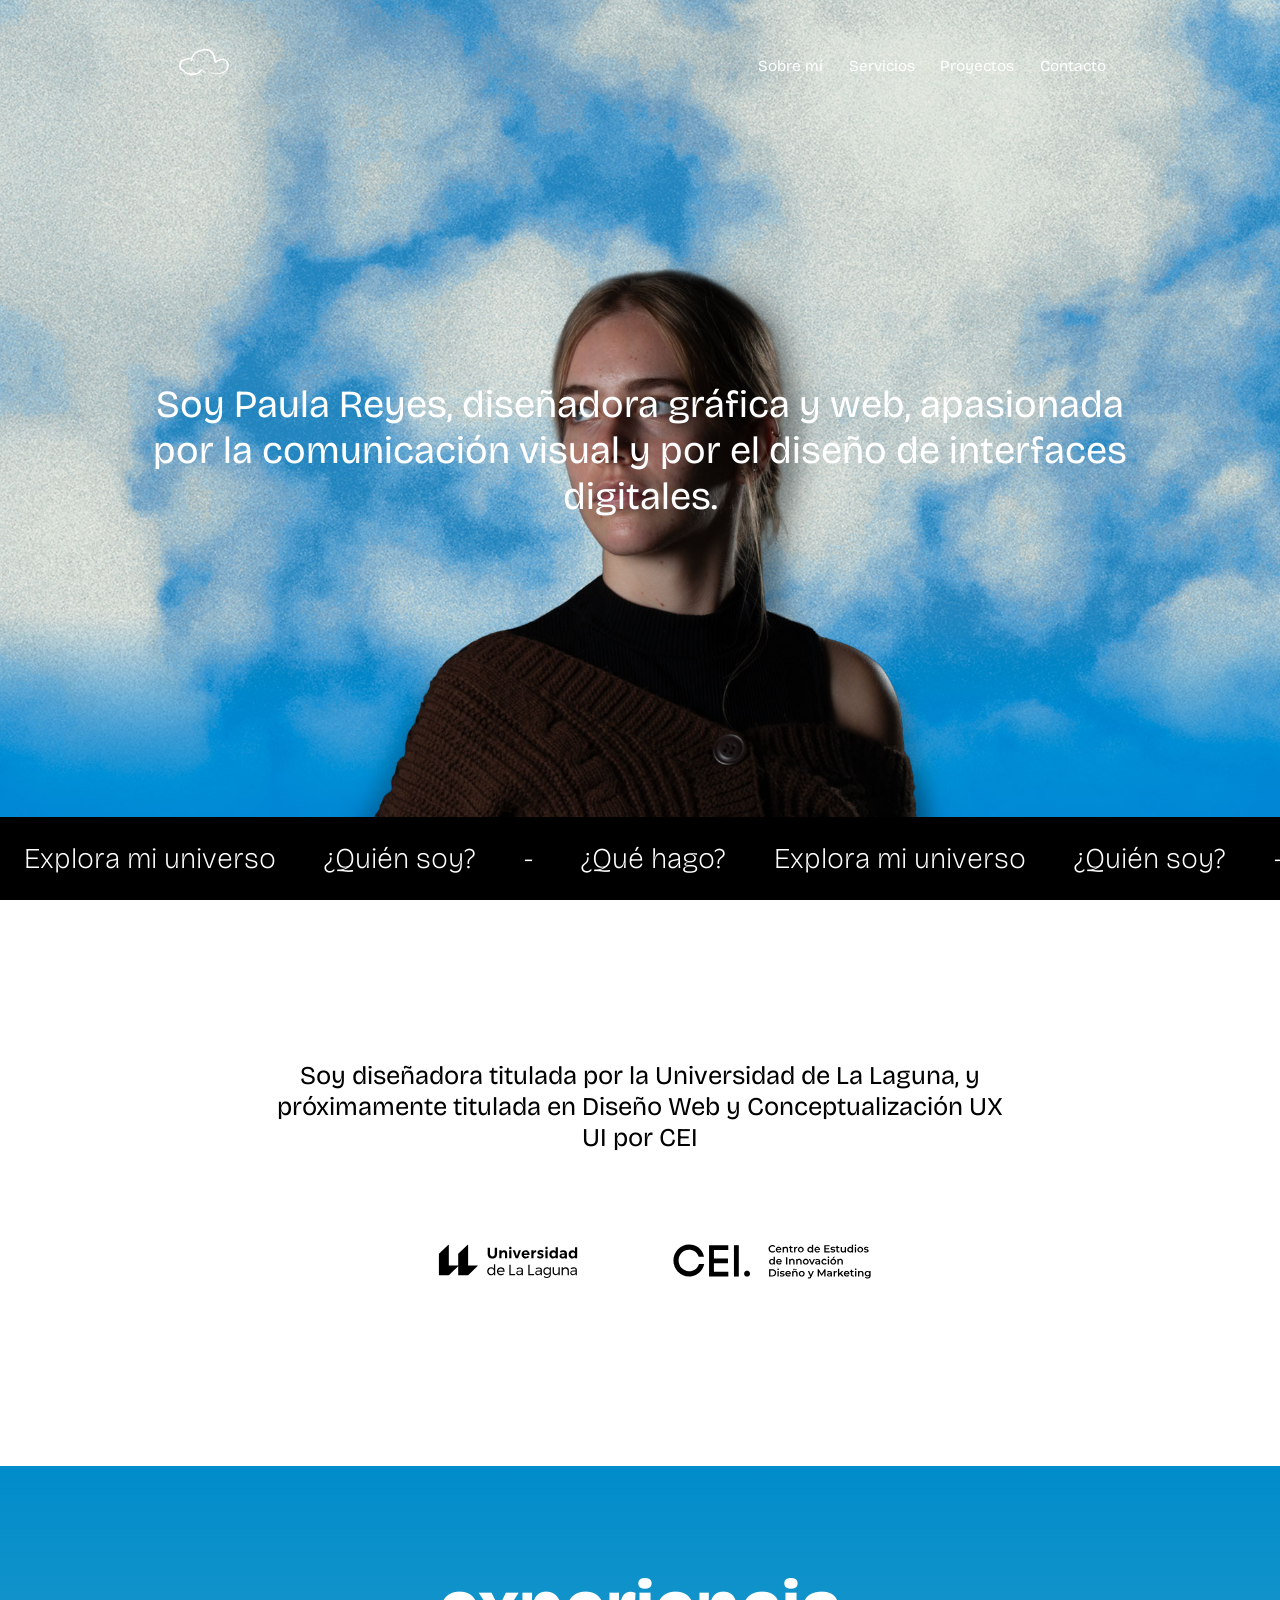
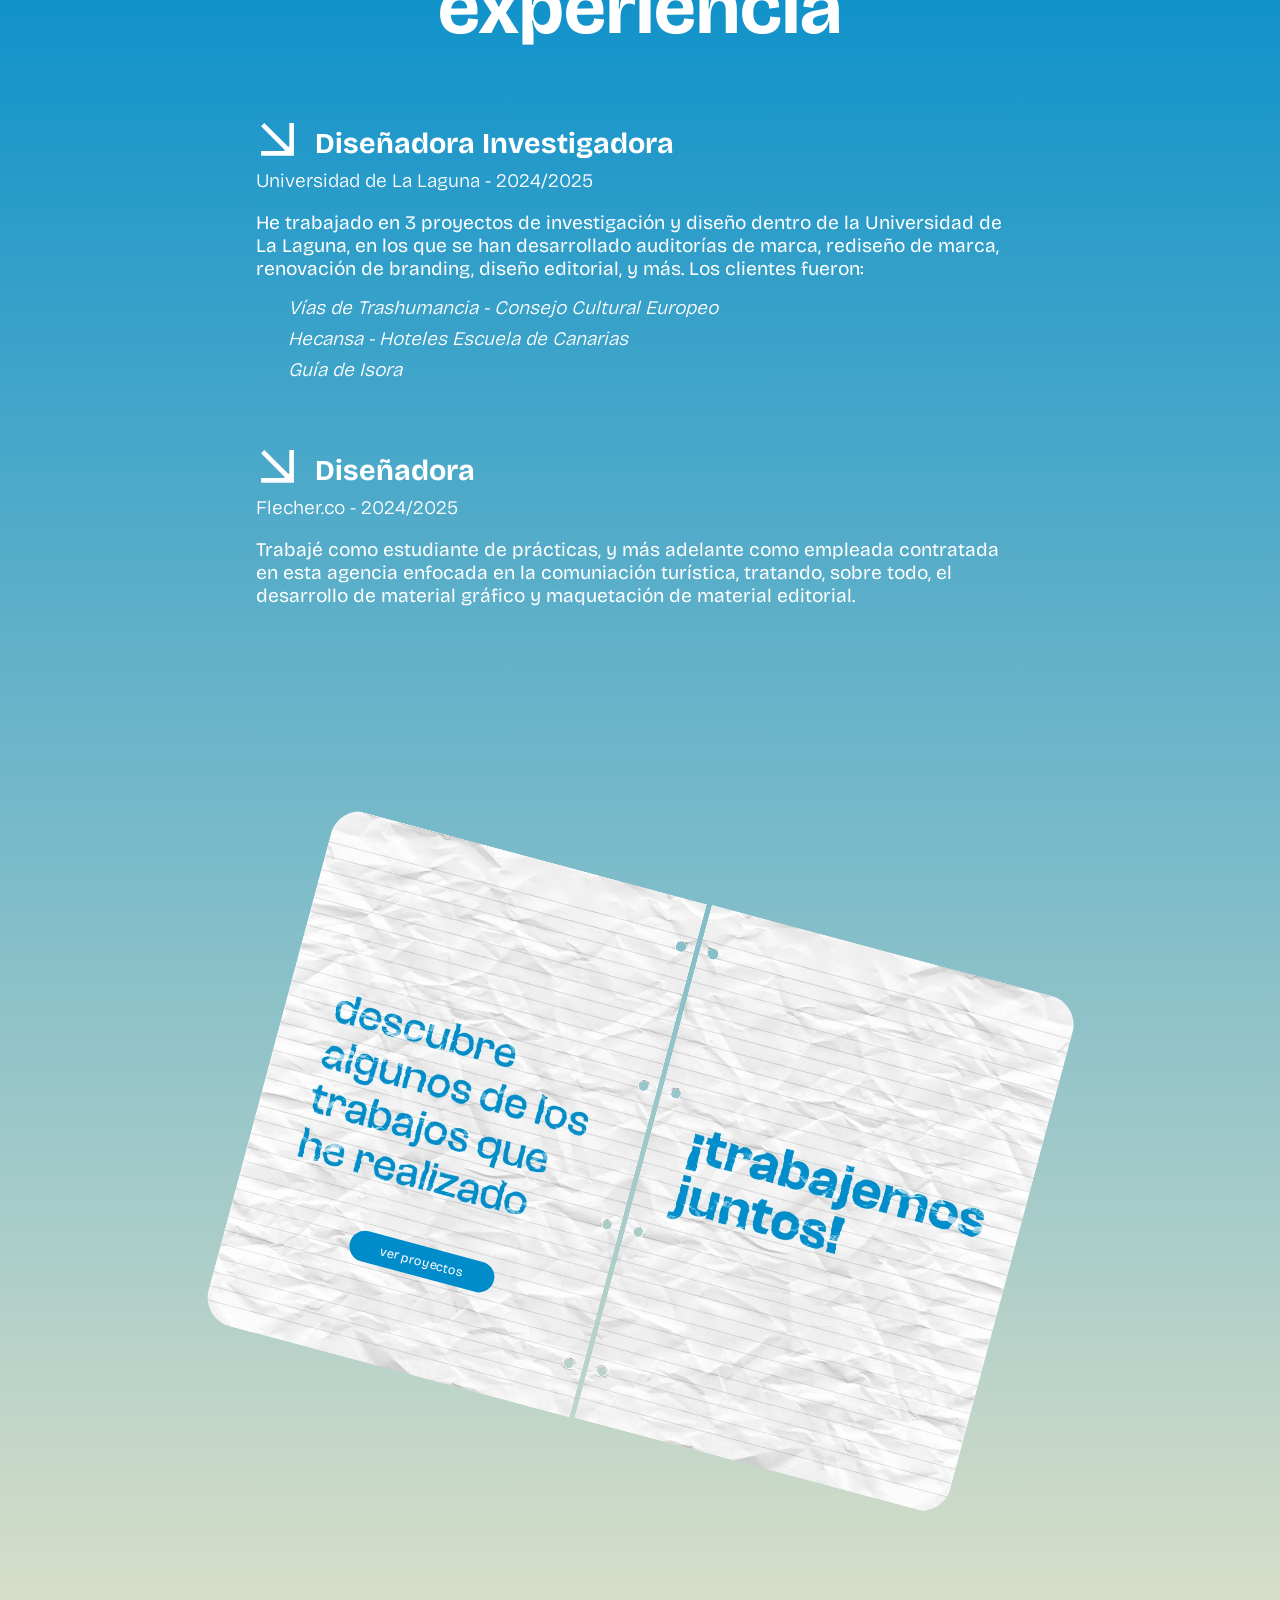
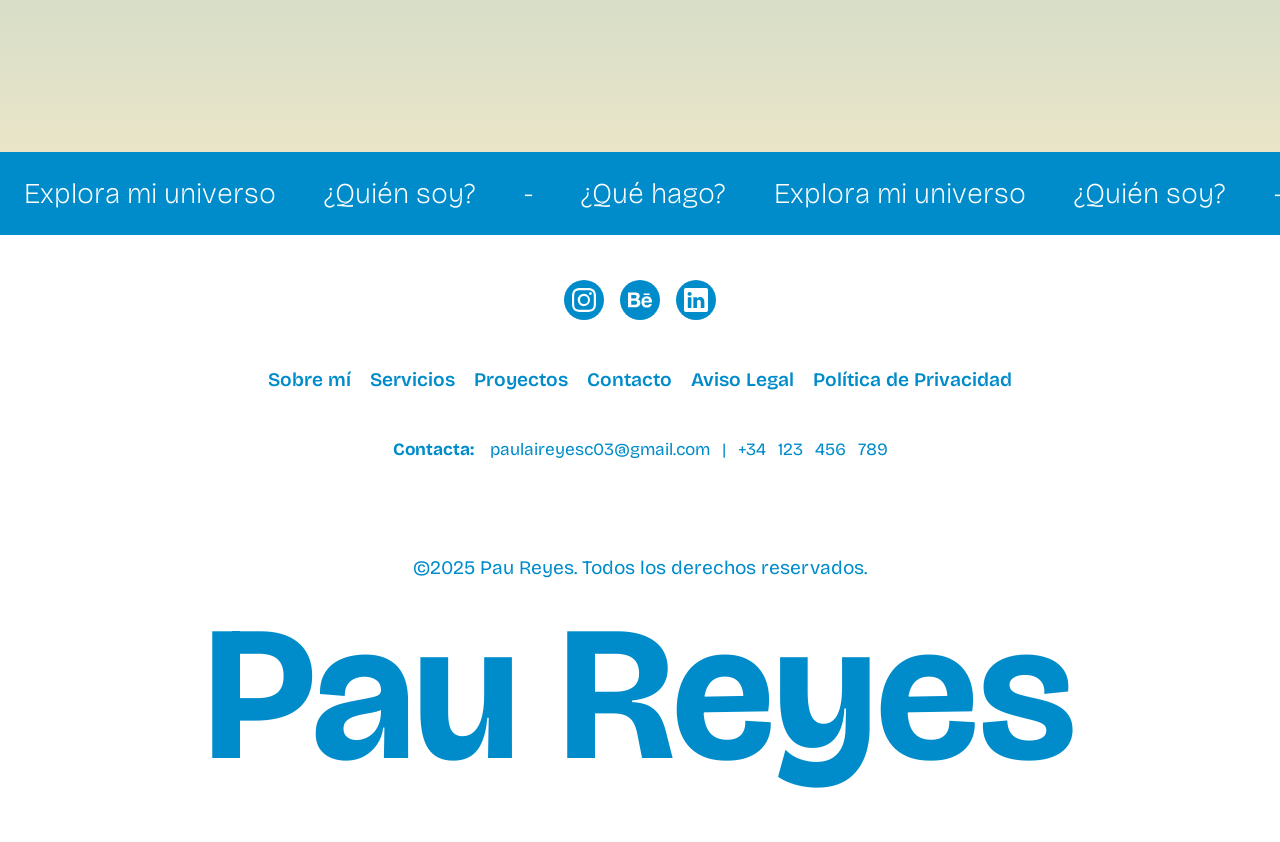
==== about.html @ dd93cc5c "revisiones" ====
<!DOCTYPE html>
<html lang="es">

<!-- 
Descripción: Este archivo HTML contiene la página de presentación de la dueña de la web ("sobre mí").

Estructura general:
- Menú para ordenador
- Menú para móvil
- Banner inicial
- Sección de estudios
- Sección de experiencia laboral
- CTA (call to action) para ver proyectos
- Footer
-->

<head>
    <meta charset='utf-8'>
    <meta http-equiv='X-UA-Compatible' content='IE=edge'>
    <title>Pau Reyes - Sobre mí</title>
    <meta name='viewport' content='width=device-width, initial-scale=1'>
    <link rel="icon" type="image/png" href="assets/favicon.svg">
    <link rel='stylesheet' type='text/css' href='css/main.css'>
    <script src='js/main.js' defer></script>

    <!-- Tipografia link -->
    <link rel="preconnect" href="https://fonts.googleapis.com">
    <link rel="preconnect" href="https://fonts.gstatic.com" crossorigin>
    <link href="https://fonts.googleapis.com/css2?family=Bricolage+Grotesque:opsz,wght@12..96,200..800&display=swap"
        rel="stylesheet">

    <!-- Primary Meta Tags -->
    <meta name="title" content="Pau Reyes - Portfolio Creativo">
    <meta name="description"
        content="Diseñadora gráfica y web, apasionada por el mundo de la comunicación y la creación visual, he creado este portfolio para mostrar mi trabajo y experiencia. ¡Explóralo y trabajmxs juntxs!">

    <!-- Open Graph / Facebook -->
    <meta property="og:type" content="website">
    <meta property="og:url" content="https://paureyes.com/">
    <meta property="og:title" content="Pau Reyes - Portfolio Creativo">
    <meta property="og:description"
        content="Diseñadora gráfica y web, apasionada por el mundo de la comunicación y la creación visual, he creado este portfolio para mostrar mi trabajo y experiencia. ¡Explóralo y trabajmxs juntxs!">
    <meta property="og:image" content="./assets/about.jpg">

    <!-- X (Twitter) -->
    <meta property="twitter:card" content="summary_large_image">
    <meta property="twitter:url" content="https://paureyes.com/">
    <meta property="twitter:title" content="Pau Reyes - Portfolio Creativo">
    <meta property="twitter:description"
        content="Diseñadora gráfica y web, apasionada por el mundo de la comunicación y la creación visual, he creado este portfolio para mostrar mi trabajo y experiencia. ¡Explóralo y trabajmxs juntxs!">
    <meta property="twitter:image" content="./assets/about.jpg">

</head>

<body>

    <!-- Header - Menú Desktop + Menú Mobile
         Descripción: 
         - Menú para mostrar en pantallas de escritorio. 
         - Menú para mostrar en pantallas móviles. 
    -->
    <header class="header">
        <!-- Menú para pantallas de escritorio -->
        <a href="index.html" title="Enlace a la página de inicio" aria-label="Enlace a la página de inicio">
            <img class="header__logo" src="./assets/favicon-blanco.svg" alt="Logo de la empresa">
        </a>

        <nav class="header__nav">
            <ul class="header__menu">
                <li><a href="about.html" title="Enlace a la página sobre mí"
                        aria-label="Enlace a la página sobre mí">Sobre mí</a></li>
                <li><a href="services.html" title="Enlace a la página de servicios"
                        aria-label="Enlace a la página de servicios">Servicios</a></li>
                <li><a href="projects.html" title="Enlace a la página de proyectos"
                        aria-label="Enlace a la página de proyectos">Proyectos</a></li>
                <li><a href="contact.html" title="Enlace a la página de contacto"
                        aria-label="Enlace a la página de contacto">Contacto</a></li>
            </ul>
        </nav>
        <!-- Menú para pantallas móviles -->
        <nav class="header__nav header__nav--mobile">
            <ul class="header__menu header__menu--mobile">
                <li class="header__menu-icon">
                    <svg xmlns="http://www.w3.org/2000/svg" viewBox="0 0 16 16">
                        <path fill-rule="evenodd"
                            d="M2.5 12a.5.5 0 0 1 .5-.5h10a.5.5 0 0 1 0 1H3a.5.5 0 0 1-.5-.5m0-4a.5.5 0 0 1 .5-.5h10a.5.5 0 0 1 0 1H3a.5.5 0 0 1-.5-.5m0-4a.5.5 0 0 1 .5-.5h10a.5.5 0 0 1 0 1H3a.5.5 0 0 1-.5-.5" />
                    </svg>
                    <ul>
                        <li class="menu-icon__item"><a href="about.html" title="Enlace a la página sobre mí"
                                aria-label="Enlace a la página sobre mí">Sobre mí</a></li>
                        <li class="menu-icon__item"><a href="services.html" title="Enlace a la página de servicios"
                                aria-label="Enlace a la página de servicios">Servicios</a></li>
                        <li class="menu-icon__item"><a href="projects.html" title="Enlace a la página de proyectos"
                                aria-label="Enlace a la página de proyectos">Proyectos</a></li>
                        <li class="menu-icon__item"><a href="contact.html" title="Enlace a la página de contacto"
                                aria-label="Enlace a la página de contacto">Contacto</a></li>
                    </ul>
                </li>
            </ul>
        </nav>
    </header>
    <!-- Fin del header -->

    <main>

        <!-- Banner inicial
         Descripción: Presentación de la dueña de la web con una imagen y un texto de bienvenida. 
         Estructura:
            - Texto de bienvenida
            - Animación de texto 
        -->
        <div class="banner banner--about">
            <!-- Texto "sobre mí" -->
            <p class="banner__p">
                Soy Paula Reyes, diseñadora gráfica y web, apasionada por la comunicación visual y por el diseño de
                interfaces digitales.
            </p>

            <div class="movement">
                <!-- Animación de texto -->
                <div class="movement__container">
                    <span class="movement__span">Explora mi universo</span>
                    <span class="movement__span">¿Quién soy?</span>
                    <span class="movement__span">-</span>
                    <span class="movement__span">¿Qué hago?</span>
                    <span class="movement__span">Explora mi universo</span>
                    <span class="movement__span">¿Quién soy?</span>
                    <span class="movement__span">-</span>
                    <span class="movement__span">¿Qué hago?</span>
                    <span class="movement__span">Explora mi universo</span>
                    <span class="movement__span">¿Quién soy?</span>
                    <span class="movement__span">-</span>
                    <span class="movement__span">¿Qué hago?</span>
                    <span class="movement__span">Explora mi universo</span>
                    <span class="movement__span">¿Quién soy?</span>
                    <span class="movement__span">-</span>
                    <span class="movement__span">¿Qué hago?</span>
                    <span class="movement__span">Explora mi universo</span>
                    <span class="movement__span">¿Quién soy?</span>
                    <span class="movement__span">-</span>
                    <span class="movement__span">¿Qué hago?</span>
                    <span class="movement__span">Explora mi universo</span>
                    <span class="movement__span">¿Quién soy?</span>
                    <span class="movement__span">-</span>
                    <span class="movement__span">¿Qué hago?</span>
                    <span class="movement__span">Explora mi universo</span>
                    <span class="movement__span">¿Quién soy?</span>
                    <span class="movement__span">-</span>
                    <span class="movement__span">¿Qué hago?</span>
                    <span class="movement__span">Explora mi universo</span>
                    <span class="movement__span">¿Quién soy?</span>
                    <span class="movement__span">-</span>
                    <span class="movement__span">¿Qué hago?</span>
                    <span class="movement__span">Explora mi universo</span>
                    <span class="movement__span">¿Quién soy?</span>
                    <span class="movement__span">-</span>
                    <span class="movement__span">¿Qué hago?</span>
                    <span class="movement__span">Explora mi universo</span>
                </div>
                <!-- Fin de la animación -->
            </div>
        </div>
        <!-- Fin de la sección -->

        <!-- Sección de estudios
         Descripción: Texto sobre la formación académica de la dueña de la web.
         Estructura:
            - Texto
            - Logos de las instituciones educativas
        -->
        <div class="info">
            <p class="info__p">Soy diseñadora titulada por la Universidad de La Laguna, y próximamente titulada en
                Diseño Web y Conceptualización UX UI por CEI</p>
            <div class="info__logos">
                <img class="info__logo" src="./assets/logo-ull.svg" alt="Logo de la Universidad de La Laguna" loading="lazy">
                <img class="info__logo" src="./assets/logo-cei.svg" alt="Logo de CEI" loading="lazy">
            </div>
        </div>
        <!-- Fin de la sección -->

        <!-- Sección de experiencia + CTA (call to action) de ver proyectos
         Descripción: Breve texto que muestra la experiencia laboral de la dueña de la web.
         Estructura:
            - Sección de experiencia laboral:
                - Título de la sección
                - Bloques de experiencia laboral:
                    - Título del puesto
                    - Empresa y fechas
                    - Descripción de las tareas realizadas
                    - Clientes (si es relevante)
            - CTA para ver proyectos:
                - Imagen de fondo
                - Botón para ver proyectos
        -->
        <section class="experience">
            <h2 class="experience__h2">experiencia</h2>

            <div class="experience__container">
                <!-- Bloque de experiencia -->
                <div class="experience__info">
                    <h3 class="experience__h3">Diseñadora Investigadora</h3>
                    <span class="experience__span">Universidad de La Laguna - 2024/2025</span>
                    <p class="experience__p">He trabajado en 3 proyectos de investigación y diseño dentro de la
                        Universidad de La Laguna, en los que se han desarrollado auditorías de marca, rediseño de marca,
                        renovación de branding, diseño editorial, y más.

                        Los clientes fueron:</p>
                    <ul class="experience__clients">
                        <li>Vías de Trashumancia - Consejo Cultural Europeo</li>
                        <li>Hecansa - Hoteles Escuela de Canarias</li>
                        <li>Guía de Isora</li>
                    </ul>
                </div>

                <!-- Bloque de experiencia -->
                <div class="experience__info">
                    <h3 class="experience__h3">Diseñadora</h3>
                    <span class="experience__span">Flecher.co - 2024/2025</span>
                    <p class="experience__p">Trabajé como estudiante de prácticas, y más adelante como empleada
                        contratada en esta agencia enfocada en la comuniación turística, tratando, sobre todo, el
                        desarrollo de material gráfico y maquetación de material editorial.
                    </p>
                </div>
            </div>
            <!-- Fin de los bloques de experiencia -->

            <!-- CTA para ver proyectos -->
            <div class="paper__wrapper">
                <div class="paper">
                    <picture class="paper__picture">
                        <source srcset="./assets/papel-about.webp" type="image/webp">
                        <img src="./assets/papel-about.png" alt="Imagen de hoja de papel de libreta de rayas" loading="lazy">
                    </picture>
                    <a class="paper__btn paper__btn--izq btn" href="projects.html"
                        aria-label="Enlace a la página de proyectos" title="Enlace a la página de proyectos">ver
                        proyectos</a>
                </div>
            </div>
            <!-- Fin del CTA -->

        </section>
        <!-- Fin de la sección -->

    </main>

    <!-- Footer
         Descripción: Información de contacto y derechos de autor.
         Estructura:
            - Animación de texto: traslación horizontal hacia la izquierda (inversa a la utilizada en los banner)
            - Información de contacto
                - Redes sociales
                - Menú
                - Email y teléfono
            - Título del footer
                - Copyright y año
                - Nombre de la dueña de la web
    -->
    <footer class="footer">
        <div class="movement--blue">
            <!-- Animación de texto -->
            <div class="movement__container">
                <span class="movement__span">Explora mi universo</span>
                <span class="movement__span">¿Quién soy?</span>
                <span class="movement__span">-</span>
                <span class="movement__span">¿Qué hago?</span>
                <span class="movement__span">Explora mi universo</span>
                <span class="movement__span">¿Quién soy?</span>
                <span class="movement__span">-</span>
                <span class="movement__span">¿Qué hago?</span>
                <span class="movement__span">Explora mi universo</span>
                <span class="movement__span">¿Quién soy?</span>
                <span class="movement__span">-</span>
                <span class="movement__span">¿Qué hago?</span>
                <span class="movement__span">Explora mi universo</span>
                <span class="movement__span">¿Quién soy?</span>
                <span class="movement__span">-</span>
                <span class="movement__span">¿Qué hago?</span>
                <span class="movement__span">Explora mi universo</span>
                <span class="movement__span">¿Quién soy?</span>
                <span class="movement__span">-</span>
                <span class="movement__span">¿Qué hago?</span>
                <span class="movement__span">Explora mi universo</span>
                <span class="movement__span">¿Quién soy?</span>
                <span class="movement__span">-</span>
                <span class="movement__span">¿Qué hago?</span>
                <span class="movement__span">Explora mi universo</span>
                <span class="movement__span">¿Quién soy?</span>
                <span class="movement__span">-</span>
                <span class="movement__span">¿Qué hago?</span>
                <span class="movement__span">Explora mi universo</span>
                <span class="movement__span">¿Quién soy?</span>
                <span class="movement__span">-</span>
                <span class="movement__span">¿Qué hago?</span>
                <span class="movement__span">Explora mi universo</span>
                <span class="movement__span">¿Quién soy?</span>
                <span class="movement__span">-</span>
                <span class="movement__span">¿Qué hago?</span>
                <span class="movement__span">Explora mi universo</span>
            </div>
            <!-- Fin de la animación -->
        </div>

        <div class="footer__info">
            <!-- Redes sociales -->
            <div class="footer__socials">
                <div class="social">
                    <a href="https://www.instagram.com/reyestypo/?hl=en" target="_blank" rel="noopener noreferrer"
                        aria-label="Enlace al perfil de Instagram de la dueña de la web"
                        title="Enlace al perfil de Instagram de la dueña de la web">
                        <svg xmlns="http://www.w3.org/2000/svg" viewBox="0 0 16 16">
                            <path
                                d="M8 0C5.829 0 5.556.01 4.703.048 3.85.088 3.269.222 2.76.42a3.9 3.9 0 0 0-1.417.923A3.9 3.9 0 0 0 .42 2.76C.222 3.268.087 3.85.048 4.7.01 5.555 0 5.827 0 8.001c0 2.172.01 2.444.048 3.297.04.852.174 1.433.372 1.942.205.526.478.972.923 1.417.444.445.89.719 1.416.923.51.198 1.09.333 1.942.372C5.555 15.99 5.827 16 8 16s2.444-.01 3.298-.048c.851-.04 1.434-.174 1.943-.372a3.9 3.9 0 0 0 1.416-.923c.445-.445.718-.891.923-1.417.197-.509.332-1.09.372-1.942C15.99 10.445 16 10.173 16 8s-.01-2.445-.048-3.299c-.04-.851-.175-1.433-.372-1.941a3.9 3.9 0 0 0-.923-1.417A3.9 3.9 0 0 0 13.24.42c-.51-.198-1.092-.333-1.943-.372C10.443.01 10.172 0 7.998 0zm-.717 1.442h.718c2.136 0 2.389.007 3.232.046.78.035 1.204.166 1.486.275.373.145.64.319.92.599s.453.546.598.92c.11.281.24.705.275 1.485.039.843.047 1.096.047 3.231s-.008 2.389-.047 3.232c-.035.78-.166 1.203-.275 1.485a2.5 2.5 0 0 1-.599.919c-.28.28-.546.453-.92.598-.28.11-.704.24-1.485.276-.843.038-1.096.047-3.232.047s-2.39-.009-3.233-.047c-.78-.036-1.203-.166-1.485-.276a2.5 2.5 0 0 1-.92-.598 2.5 2.5 0 0 1-.6-.92c-.109-.281-.24-.705-.275-1.485-.038-.843-.046-1.096-.046-3.233s.008-2.388.046-3.231c.036-.78.166-1.204.276-1.486.145-.373.319-.64.599-.92s.546-.453.92-.598c.282-.11.705-.24 1.485-.276.738-.034 1.024-.044 2.515-.045zm4.988 1.328a.96.96 0 1 0 0 1.92.96.96 0 0 0 0-1.92m-4.27 1.122a4.109 4.109 0 1 0 0 8.217 4.109 4.109 0 0 0 0-8.217m0 1.441a2.667 2.667 0 1 1 0 5.334 2.667 2.667 0 0 1 0-5.334" />
                        </svg>
                    </a>
                </div>
                <div class="social">
                    <a href="https://www.behance.net/paulareyes40" target="_blank" rel="noopener noreferrer"
                        aria-label="Enlace al perfil de Behance de la dueña de la web"
                        title="Enlace al perfil de Behance de la dueña de la web">
                        <svg xmlns="http://www.w3.org/2000/svg" viewBox="0 0 16 16">
                            <path
                                d="M4.654 3c.461 0 .887.035 1.278.14.39.07.711.216.996.391s.497.426.641.747c.14.32.216.711.216 1.137 0 .496-.106.922-.356 1.242-.215.32-.566.606-.997.817.606.176 1.067.496 1.348.922s.461.957.461 1.563c0 .496-.105.922-.285 1.278a2.3 2.3 0 0 1-.782.887c-.32.215-.711.39-1.137.496a5.3 5.3 0 0 1-1.278.176L0 12.803V3zm-.285 3.978c.39 0 .71-.105.957-.285.246-.18.355-.497.355-.887 0-.216-.035-.426-.105-.567a1 1 0 0 0-.32-.355 1.8 1.8 0 0 0-.461-.176c-.176-.035-.356-.035-.567-.035H2.17v2.31c0-.005 2.2-.005 2.2-.005zm.105 4.193c.215 0 .426-.035.606-.07.176-.035.356-.106.496-.216s.25-.215.356-.39c.07-.176.14-.391.14-.641 0-.496-.14-.852-.426-1.102-.285-.215-.676-.32-1.137-.32H2.17v2.734h2.305zm6.858-.035q.428.427 1.278.426c.39 0 .746-.106 1.032-.286q.426-.32.53-.64h1.74c-.286.851-.712 1.457-1.278 1.848-.566.355-1.243.566-2.06.566a4.1 4.1 0 0 1-1.527-.285 2.8 2.8 0 0 1-1.137-.782 2.85 2.85 0 0 1-.712-1.172c-.175-.461-.25-.957-.25-1.528 0-.531.07-1.032.25-1.493.18-.46.426-.852.747-1.207.32-.32.711-.606 1.137-.782a4 4 0 0 1 1.493-.285c.606 0 1.137.105 1.598.355.46.25.817.532 1.102.958.285.39.496.851.641 1.348.07.496.105.996.07 1.563h-5.15c0 .58.21 1.11.496 1.396m2.24-3.732c-.25-.25-.642-.391-1.103-.391-.32 0-.566.07-.781.176s-.356.25-.496.39a.96.96 0 0 0-.25.497c-.036.175-.07.32-.07.46h3.196c-.07-.526-.25-.882-.497-1.132zm-3.127-3.728h3.978v.957h-3.978z" />
                        </svg>
                    </a>
                </div>
                <div class="social">
                    <a href="https://www.linkedin.com/in/paula-reyes-064199341/" target="_blank"
                        rel="noopener noreferrer" aria-label="Enlace al perfil de Linkedin de la dueña de la web"
                        title="Enlace al perfil de Linkedin de la dueña de la web">
                        <svg xmlns="http://www.w3.org/2000/svg" viewBox="0 0 16 16">
                            <path
                                d="M0 1.146C0 .513.526 0 1.175 0h13.65C15.474 0 16 .513 16 1.146v13.708c0 .633-.526 1.146-1.175 1.146H1.175C.526 16 0 15.487 0 14.854zm4.943 12.248V6.169H2.542v7.225zm-1.2-8.212c.837 0 1.358-.554 1.358-1.248-.015-.709-.52-1.248-1.342-1.248S2.4 3.226 2.4 3.934c0 .694.521 1.248 1.327 1.248zm4.908 8.212V9.359c0-.216.016-.432.08-.586.173-.431.568-.878 1.232-.878.869 0 1.216.662 1.216 1.634v3.865h2.401V9.25c0-2.22-1.184-3.252-2.764-3.252-1.274 0-1.845.7-2.165 1.193v.025h-.016l.016-.025V6.169h-2.4c.03.678 0 7.225 0 7.225z" />
                        </svg>
                    </a>
                </div>
            </div>
            <!-- Fin de la redes sociales -->

            <!-- Menú del footer -->
            <div class="footer__nav">
                <ul class="footer__menu">
                    <li><a href="about.html" title="Enlace a la página sobre mí"
                            aria-label="Enlace a la página sobre mí">Sobre mí</a></li>
                    <li><a href="services.html" title="Enlace a la página de servicios"
                            aria-label="Enlace a la página de servicios">Servicios</a></li>
                    <li><a href="projects.html" title="Enlace a la página de proyectos"
                            aria-label="Enlace a la página de proyectos">Proyectos</a></li>
                    <li><a href="contact.html" title="Enlace a la página de contacto"
                            aria-label="Enlace a la página de contacto">Contacto</a></li>
                    <li><a href="about.html" title="Enlace a la página de aviso Legal"
                            aria-label="Enlace a la página de aviso legal">Aviso Legal</a></li>
                    <li><a href="about.html" title="Enlace a la página de política de privacidad"
                            aria-label="Enlace a la página de política de privacidad">Política de Privacidad</a></li>
                </ul>
            </div>
            <!-- Fin del menú del footer -->

            <!-- Contacto -->
            <span class="footer__contact"><strong>Contacta:</strong> paulaireyesc03@gmail.com | +34 123 456 789</span>
            <!-- Fin del contacto -->
        </div>

        <div class="footer__title">
            <!-- Copyright y título -->
            <span class="footer__span">©2025 Pau Reyes. Todos los derechos reservados.</span>
            <h2 class="footer__h2">Pau Reyes</h2>
        </div>
        <!-- Fin del copyright y título -->

    </footer>

</body>

</html>
---- css/main.css ----
* {
    margin: 0;
    padding: 0;
    border: 0;
    box-sizing: border-box;
}

/* Variables - Custom Properties */
:root {
    /* Fuente principal */
    --main-font-family: 'Bricolage Grotesque', sans-serif;
    /* Branding - Colores */
    --primary-color: #008CCA;
    --secondary-color: #000000;
    --complementary-color: #EAE5C8;
    --white-color: #FFFFFF;
    --grey-color: #F5F5F5;
    --dark-blue: #016995;
    /* Bordes */
    --border-radius-btn: 100px;
    --border-radius-elementos: 30px;
    /* Textos */
    --text-heading-size: clamp(3em, 6vw, 8em);
    --text-subtitle-size: clamp(1.5em, 3vw, 4em);
    --text-main-size: clamp(1em, 1.5vw, 2.5em);
    --btn-main-size: clamp(0.6em, 1vw, 2em);
}

/* Estilos GENERALES para botones */
.btn {
    background-color: var(--primary-color);
    color: var(--white-color);
    font-size: var(--btn-main-size);
    padding: 0.5rem 2rem;
    border-radius: var(--border-radius-btn);
    text-decoration: none;
    transition: background-color 0.3s ease;
}

.btn:hover,
.btn:active {
    /* Estilos para cuando se pasa el ratón por encima o se hace clic en un botón */
    background-color: var(--dark-blue);
}

@media (max-width: 760px) {
    .btn {
        /* Reducción de padding y aumento de tamaño en pantallas pequeñas */
        /* padding: 0.5rem 1.5rem; */
        font-size: 0.8em;
    }
}

@media (min-width: 2400px) {
    .btn {
        /* Aumento de padding en pantallas grandes */
        padding: 1.3rem 3.5rem;
    }
}

body {
    font-family: var(--main-font-family);
    font-size: var(--text-main-size);
}

/* --------------------------------------------------------------------------------- */
/*  main.css
    Estructura:
        - index.html
            - Header
            - Banner inicial
            - Sección sobre mí
                - Animación de texto
            - Sección de servicios (comparte estilos con la sección de proyectos)
            - Sección de proyectos
            - Sección de contacto
            - Footer

        - about.html
            - Banner inicial
            - Sección de estudios
            - Sección de experiencia laboral
            - CTA para contactar y/o ver proyectos
*/
/* --------------------------------------------------------------------------------- */

/* INICIO DE ESTILOS PARA INDEX.HTML */
/* ---- Header - Menú desktop ----
        Descripción: Estilos para el header de escritorio
*/
.header {
    width: 100%;
    /* background-color: #008dca16; */
    /* backdrop-filter: blur(2px); */
    display: flex;
    justify-content: space-around;
    align-items: center;
    padding: 2rem;

    position: absolute;
    top: 0;
    left: 0;

    z-index: 3;

    transition: background-color 0.3s ease, backdrop-filter 0.3s ease;
}

.header__logo {
    width: 20%;
}

.header__menu {
    display: flex;
    gap: clamp(1.5rem, 2vw, 3rem);
    list-style-type: none;
}

.header__menu li {
    transition: transform 0.3s ease;
}

.header__menu li a {
    text-decoration: none;
    color: var(--white-color);
    font-size: 0.8em;
}

.header__menu li:hover {
    transform: scale(0.95);
}

/* ---- Header - Menú mobile ----
        Descripción: Estilos para el header de pantallas pequeñas
*/
.header__nav--mobile {
    display: none;
    list-style: none;
}

@media (max-width: 768px) {

    /* Activación del menú mobile */
    .header__nav {
        display: none;
    }

    .header--mobile {
        background-color: var(--primary-color);
    }

    .header__nav--mobile {
        display: flex;
    }

    .header__menu--mobile {
        list-style: none;
    }

    .header__menu-icon svg {
        width: 40px;
        fill: var(--white-color);
        cursor: pointer;
        transition: scale 0.3s ease;
    }

    .header__menu-icon svg:hover {
        transform: scale(0.95);
    }

    .header__menu--mobile ul {
        position: absolute;
        top: 100%;
        left: 0;
        width: 100%;

        background-color: #ffffff35;
        backdrop-filter: blur(10px);
        list-style: none;
        padding: 1rem 2rem;

        opacity: 0;
        visibility: hidden;
        pointer-events: none;

        transition: opacity 0.3s ease, visibility 0.3s ease;
    }


    .menu-icon__item {
        padding: 1rem;
        transition: transform 0.3s ease;
    }

    .menu-icon__item a {
        color: var(--secondary-color);
        text-decoration: none;
    }

    .header__menu--mobile li:hover {
        /* Anula el escalado del los items del menú de escritorio */
        transform: none;
    }

    .menu-icon__item a:hover {
        transform: translateX(2%);
        color: var(--white-color);
    }

    .header__menu--active ul {
        opacity: 1;
        visibility: visible;
        pointer-events: auto;
    }
}

@media (min-width: 1500px) {
    .header {
        /* Aumento de padding superior e inferior en pantallas grandes */
        padding: 4rem 2rem;
    }

    .header__logo {
        /* Aumento del tamaño del logo en pantallas grandes */
        width: 25%;
    }
}

/* ---- Banner inicial ----
        Descripción: Estilos para el banner de bienvenida
        Estructura:
            - banner
            - banner__h1
*/
.banner {
    width: 100%;
    min-height: 100vh;
    /* Revisar peso de la imagen */
    background-image: url('../assets/portada.png');
    background-size: cover;
    background-position: center;
    display: flex;
    justify-content: start;
    align-items: center;

    overflow: hidden;
}

.banner__h1 {
    padding: 0 0 0 5%;
    color: var(--white-color);
    font-size: clamp(10em, 25vw, 25em);
    text-align: center;
}

@media (min-width: 1720px) {
    .banner__h1 {
        font-size: clamp(15em, 35vw, 50em);
    }
}

/* ---- Sección sobre mí ----
        Descripción: Estilos para el texto de presentación y para el texto animado
        Estructura:
            - about
            - about__p (comparte estilos con el texto del banner inicial de about.html)
            - movement (animación de texto)
                - movement--blue (animación de texto - fondo azul)
                - movement--up (animación de texto - mueve la animación a la parte superior del contenedor)
                - movement__container (contenedor de los spans animados)
                - movement__span (spans individuales para animar)
            - animación de texto: scrollText
*/
.about {
    width: 100%;
    min-height: 100vh;
    background-color: var(--primary-color);
    display: flex;
    flex-direction: column;
    justify-content: center;
    align-items: center;
    margin: -50vh 0 0;
    z-index: -1;
    position: relative;
}

.about__p,
.banner__p

/* Comparte estilos con about.html (banner de inicio) */
    {
    width: clamp(80%, 60vw, 50%);
    font-size: var(--text-subtitle-size);
    color: var(--white-color);
    text-align: center;
}

/* Animación de texto - Dentro de la sección sobre mí */
.movement {
    width: 100%;
    background-color: var(--secondary-color);
    padding: 1.5rem;

    position: absolute;
    bottom: 0;
    overflow: hidden;
}

.movement--blue {
    width: 100%;
    background-color: var(--primary-color);
    padding: 1.5rem;

    position: absolute;
    top: 0;
    overflow: hidden;
}

.movement--up {
    width: 100%;
    background-color: var(--secondary-color);
    padding: 1.5rem;

    position: absolute;
    top: 0;
    overflow: hidden;
}

.movement--up .movement__container {
    animation-name: scrollText--around;
}

.movement__container {
    display: flex;
    gap: 3rem;

    animation: scrollText 20s linear infinite;
}

.movement__span {
    white-space: nowrap;
    color: var(--white-color);
    font-size: 1.5em;
    font-weight: 200;
}

@keyframes scrollText {
    0% {
        transform: translateX(0%);
    }

    100% {
        transform: translateX(-50%);
    }
}

@keyframes scrollText--around {
    0% {
        transform: translateX(-50%);
    }

    100% {
        transform: translateX(0);
    }
}

/* ---- Sección de servicios ----
        Descripción: Estilos para la sección de servicios, que comparte estilos con la sección de proyectos.
        Estructura:
            - services
            - services__h2 (comparte estilos con projects__h2)
            - services__card (contenedor de los diferentes servicios)
            - card (estilos generales para cada servicio)
            - card__category (estilos para la categoría de cada servicio)
            - card__img (estilos para la imagen de cada servicio)
*/
.services {
    width: 100%;
    padding: 10rem 2rem;

    display: flex;
    flex-direction: column;
    justify-content: center;
    align-items: center;
    gap: 2rem;
}

.services__h2,
.projects__h2,
/* Comparte estilos con la sección de proyectos */
.experience__h2 {
    /* Comparte estilos con la sección de experiencias de about.html */
    font-size: var(--text-heading-size);
    color: var(--secondary-color);
    text-align: center;
}

.services__card {
    display: flex;
    gap: 2rem;
    justify-content: center;
    align-items: center;
    margin-top: 4rem;
    flex-wrap: wrap;
}

.card {
    display: flex;
    flex-direction: column;
    gap: 1rem;
    justify-content: center;
    align-items: center;
}

.card__category,
.preview__category,
/* Comparte estilos con los datos de los proyectos destacados */
.preview__year {
    background-color: var(--secondary-color);
    color: var(--white-color);
    font-size: var(--btn-main-size);
    padding: 0.5rem 1.5rem;
    border-radius: var(--border-radius-btn);
}

.card__img {
    width: clamp(200px, 20vw, 600px);
    height: clamp(200px, 20vw, 600px);
}

.card__img img {
    width: 100%;
    height: 100%;
    object-fit: cover;
    border-radius: var(--border-radius-elementos);
}

@media (max-width: 760px) {

    .card__category,
    .preview__category,
    .preview__year {
        /* Aumento del tamaño de fuente en pantallas pequeñas - Equivale al aumento de fuente en botones */
        font-size: 0.8em;
    }
}

/* ---- Sección de proyectos ----
        Descripción: Estilos para la sección de proyectos destacados.
        Estructura:
            - projects
            - projects__h2
            - projects__preview (contenedor de los proyectos destacados)
            - preview (estilos generales para cada proyecto)
            - preview__data (contenedor de los datos de cada proyecto)
            - preview__h2 (estilos para el título de cada proyecto)
            - preview__btn (estilos para el botón de ver cada proyecto)
            - preview--disabled (estilo para javascript para proyectos que quedan detrás de otros)
            - preview--opacity (estilo inicial para javascript -al hacer scroll aparecen los proyectos-)
*/
.projects {
    background: linear-gradient(to bottom, var(--primary-color), var(--complementary-color));

    width: 100%;
    min-height: 100vh;
    padding: 6rem 2rem;

    display: flex;
    flex-direction: column;
    justify-content: center;
    align-items: center;
    gap: 2rem;
}

.projects__h2 {
    position: sticky;
    top: 10vh;
    color: var(--white-color);
    margin: 0 0 4rem;
    transition: opacity 0.2s ease-in-out;
}

.projects__preview {
    display: flex;
    flex-direction: column;
    gap: 6rem;
}

.preview {
    width: clamp(300px, 60vw, 1000px);
    min-height: clamp(300px, 30vw, 600px);
    /* background-color: var(--grey-color); */
    background-image: url(../assets/imagen-de-prueba.jpg);
    background-size: cover;
    background-position: center;
    background-repeat: no-repeat;
    border-radius: var(--border-radius-elementos);
    padding: 2rem;

    display: flex;
    flex-direction: column;
    justify-content: space-between;

    position: sticky;
    top: 30vh;

    opacity: 1;
    visibility: visible;
    pointer-events: auto;

    color: var(--white-color);

    transition: transform 0.3s ease, filter 0.3s ease;
}

.preview:nth-child(odd) {
    /* Cambio de margen para proyectos impares (hacia la izquierda) */
    margin: 0 0 0 -10vh;
}

.preview:nth-child(even) {
    /* Cambio de margen para proyectos pares (hacia la derecha) */
    margin: 0 -10vh 0 0;
}

.preview:nth-child(1) {
    /* Cambio en el punto de sticky para que no se solapen completamente entre sí */
    background-image: url(../assets/hecansa-index.jpg);
}

.preview:nth-child(2) {
    /* Cambio en el punto de sticky para que no se solapen completamente entre sí */
    top: 25vh;
    background-image: url(../assets/telde-index.jpg);
}

.preview:nth-child(3) {
    top: 30vh;
    background-image: url(../assets/flor-index.jpg);
}

.preview:nth-child(4) {
    top: 45vh;
    background-image: url(../assets/tagora/caja-envio.jpg);
}

.preview__data {
    display: flex;
    gap: 1rem;
    justify-content: space-between;
}

.preview__category,
.preview__year {
    background-color: var(--white-color);
    color: var(--secondary-color);
}

.preview__h2 {
    font-size: clamp(2em, 3.5vw, 4em);
}

.preview__btn {
    background-color: #ffffff15;
    color: var(--white-color);
    border: 1px solid var(--white-color);
}

.preview__btn:hover {
    background-color: var(--white-color);
    color: var(--secondary-color);
    border: 1px solid var(--white-color);
}

.preview--disabled {
    transform: scale(0.95);
    filter: blur(2px) brightness(0.9);
}

.preview--opacity {
    opacity: 0;
    visibility: hidden;
    pointer-events: none;
}

@media (max-width: 485px) {
    .preview:nth-child(odd) {
        margin: 0;
    }

    .preview:nth-child(even) {
        margin: 0;
    }
}

@media (max-width: 760px) {
    .preview__data {
        flex-direction: column;
        align-items: flex-start;
        gap: 0.4rem;
    }
}

@media (min-width: 2400px) {
    .projects__preview {
        /* Aumento de espacio entre proyectos en pantallas grandes */
        gap: 12rem;
    }

    .projects__h2 {
        /* Aumento del punto de anclaje del título de la sección */
        top: 12vh;
    }

    .preview {
        /* Aumento de tamaño en pantallas grandes */
        width: clamp(500px, 60vw, 1500px);
        min-height: clamp(600px, 30vw, 900px);
        padding: 4rem;
    }

    .preview__year,
    .preview__category {
        padding: 1.3rem 3.5rem;
    }
}

/* ---- Sección de contacto ----
        Descripción: Estilos para la sección de contacto (se repite en about.html como CTA para ver proyectos).
        Estructura:
            - paper__wrapper (para recortar la imagen que salga del degradado de la sección de proyectos)
            - paper (estilos generales para la sección de contacto)
            - paper__picture 
            - paper__picture img (estilos para la imagen de contacto)
            - paper__btn
*/
.paper__wrapper {
    overflow: hidden;
    width: 100%;
    padding: 14rem 0;

    display: flex;
    justify-content: center;
    align-items: center;
}

.paper {
    width: clamp(50%, 60vw, 80%);
    transform: rotate(15deg);
}

.paper__picture {
    position: relative;
}

.paper__picture img {
    width: 100%;
    height: 100%;
    object-fit: cover;
    border-radius: var(--border-radius-elementos);
}

.paper__btn {
    position: absolute;
    top: 70%;
    left: 50%;
    transform: translate(-50%, -70%);
}

@media (max-width: 550px) {
    .paper__btn {
        font-size: 0.6em;
        top: 75%;
    }
}

@media (max-width: 768px) {
    .paper__wrapper {
        padding: 4rem 0;
    }

    .paper {
        width: 90%;
        transform: rotate(10deg);
    }
}


@media (min-width: 2400px) {
    .paper__wrapper {
        /* Aumenta el espacio entre los proyectos y el contacto en pantallas grandes */
        padding: 20rem 0;
        margin: 10rem 0 0;
    }

}

/* ---- Footer ----
        Descripción: Estilos para el footer.
        Estructura:
            - footer
            - footer__info (contenedor redes sociales, menú y datos de contacto)
                - footer__socials (contenedor de las redes sociales)
                    - social (estilos para los iconos de las redes sociales)
                - footer__menu 
                - footer__contact
            - footer__title (estilos para el título y derechos de autor del footer)
                - footer__h2
*/

.footer {
    width: 100%;
    padding: 8rem 2rem 2rem;

    display: flex;
    flex-direction: column;
    justify-content: center;
    align-items: center;
    gap: 6rem;

    position: relative;
}

.footer__info {
    display: flex;
    flex-direction: column;
    width: 100%;
    gap: 3rem;
    justify-content: space-around;
    align-items: center;
    color: var(--primary-color);
}

.footer__socials {
    display: flex;
    gap: 1rem;
}

.social {
    width: min(40px, 8vw);
    height: min(40px, 8vw);
    padding: 0.5rem;
    border-radius: var(--border-radius-btn);
    background-color: var(--primary-color);
    fill: var(--white-color);
    transition: transform 0.3s ease;
}

.social:hover {
    transform: scale(1.1);
}

.footer__menu {
    display: flex;
    justify-content: center;
    flex-wrap: wrap;
    gap: 1.2rem;
    list-style-type: none;
    font-weight: 600;
}

.footer__menu li {
    white-space: nowrap;
    transition: transform 0.3s ease;
}

.footer__menu li:hover {
    transform: scale(0.95);
}

.footer__menu li a {
    text-decoration: none;
    color: var(--primary-color);
    font-size: 1em;
}

.footer__contact {
    font-size: 0.9em;
    display: flex;
    gap: 1rem;
    word-spacing: 0.5rem;
    text-align: center;
}

.footer__title {
    width: 100%;
    color: var(--primary-color);
    text-align: center;

}

.footer__h2 {
    font-size: clamp(4em, 15vw, 15em);
}

@media (min-width: 1400px) {
    .footer {
        padding: 16rem 2rem 4rem;
    }
}

@media (min-width: 1900px) {
    .social {
        width: min(80px, 20vw);
        height: min(80px, 20vw);
        padding: 1.2rem;
    }
}

/* FIN DE ESTILOS PARA INDEX.HTML */


/* INICIO DE ESTILOS PARA ABOUT.HTML */
/* ---- Banner inicial ----
        Descripción: Estilos para el banner inicial de la página.
        Estructura:
            - banner--change-background (modificador para cambiar la imagen de fondo del banner)
*/
.banner--about {
    background-image: url('../assets/about.jpg');
    background-size: cover;
    background-position: center;
    background-repeat: no-repeat;

    display: flex;
    justify-content: center;
    align-items: center;

    position: relative;
    /* Para colocar la animación de texto con respecto al banner */
}

/* ---- Sección de estudios ----
        Descripción: Estilos para la sección de estudios.
        Estructura:
            - info (comparte estilos con la sección de servicios de index.html)
            - info__p
            - info__logos (contenedor de los logos de las instituciones educativas)
            - info__logo
*/
.info {
    gap: 4rem;
    width: 100%;
    padding: 10rem 2rem;

    display: flex;
    flex-direction: column;
    justify-content: center;
    align-items: center;
}

.info__p {
    text-align: center;
    width: clamp(30%, 60vw, 60%);
    font-size: clamp(1em, 2vw, 2.5em);
}

.info__logos {
    display: flex;
    flex-wrap: wrap;
    justify-content: center;
    align-items: center;
    gap: 4rem;
}

.info__logo {
    width: clamp(200px, 15vw, 400px);
    height: auto;
}

/* ---- Sección de experiencia laboral ----
        Descripción: Estilos para la sección de experiencia laboral.
        Estructura:
            - experience
            - experience__h2 (comparte estilos con projects__h2 de index.html)
            - experience__container (contenedor de los bloques de experiencia)
            - experience__info (estilos generales para cada bloque de experiencia)
            - experience__h3
            - experience__span (descripción de cada experiencia laboral)
            - experience__clients (lista de clientes)
            - CTA para ver proyectos
                - .paper__btn--izq (modificador para el botón en la imagen del papel -estilos originales en la sección de proyectos de index.html-)
            
*/
.experience {
    width: 100%;
    background: linear-gradient(to bottom, var(--primary-color), var(--complementary-color));
    color: var(--white-color);
    padding: 6rem 2rem;

    display: flex;
    flex-direction: column;
    justify-content: center;
    align-items: center;
}

.experience__h2 {
    color: var(--white-color);
}

.experience__container {
    width: clamp(50%, 60vw, 80%);
    display: flex;
    flex-direction: column;
    gap: 4rem;
    padding: clamp(2rem, 5vw, 6rem) 0;
}

.experience__info {
    display: flex;
    flex-direction: column;
}

.experience__h3 {
    font-size: clamp(1.5em, 2vw, 3em);
    display: flex;
    align-items: center;
    gap: 1rem;
}

.experience__h3::before {
    /* Inserta un icono de flecha antes del título */
    content: url(../assets/arrow-white.svg);
    display: inline-block;
    width: clamp(1.5em, 2vw, 3em);
}

.experience__span {
    font-weight: 300;
    margin: 0 0 1.2rem;
}

.experience__clients {
    display: flex;
    flex-direction: column;
    justify-content: center;
    gap: 0.5rem;
    margin: 1rem 0 0 2rem;
    font-weight: 300;
    font-style: italic;
    list-style: none;
}

.paper__btn--izq {
    position: absolute;
    top: 80%;
    left: 20%;
    transform: translate(-20%, -80%);
}

@media (max-width: 550px) {
    .paper__btn--izq {
        /* Reducción de padding para cuadrar en la hoja de papel */
        padding: 0.4rem 1.5rem;
    }
}

@media (min-width: 768px) and (max-width: 1000px) {
    .paper__btn--izq {
        top: 80%;
        left: 15%;
        transform: translate(-15%, -80%);
    }
}

@media (max-width: 768px) {
    .paper__btn--izq {
        top: 80%;
        left: 10%;
        transform: translate(-15%, -80%);
    }
}

/* FIN DE ESTILOS PARA ABOUT.HTML */



/* INICIO DE ESTILOS PARA SERVICES.HTML */

/* ---- Banner inicial ----
        Descripción: Estilos para el banner inicial de la página.
*/
.banner--background {
    background-color: var(--primary-color);
    position: relative;
    /* Para colocar la animación de texto con respecto al banner */
}

/* ---- Sección de servicios ----
        Descripción: Estilos para la sección explicativa de los servicios ofrecidos.
        Estructura:
            - services (comparte estilos con la sección de estudios de about.html)
            - services--secondary (modificador para alinear el contenido a la izquierda y aumentar el padding)
            - services__item (estilos generales para cada servicio)
            - services__picture (contenedor de la imagen de cada servicio)
            - services__img (estilos para la imagen de cada servicio)
            - services__includeds (estilos para la lista de categorías de cada servicio)
                - includeds__item (estilos para cada categoría de servicio)
*/

.services--secondary {
    /* Edita el estilo compartido en el index.html */
    gap: clamp(4rem, 8vw, 10rem);
    align-items: start;
    padding: 8rem clamp(4rem, 10vw, 6rem);
}

.services__item {
    display: flex;
    flex-direction: column;
    align-items: start;
    gap: 1rem;
}

.services--secondary .services__h2 {
    text-align: left;
}

.services__picture {
    width: 100%;
    height: clamp(300px, 25vw, 500px);
    background-color: var(--grey-color);
    border-radius: var(--border-radius-elementos);
    overflow: hidden;
}

.services__img {
    width: 100%;
    height: 100%;
    object-fit: cover;
    border-radius: var(--border-radius-elementos);
}

.services__includeds {
    /* Lista de categorías */
    width: 100%;
    display: flex;
    flex-wrap: wrap;
    gap: 1rem;
    list-style: none;
    margin: 2.5rem 0 0;
}

.includeds__item {
    background-color: var(--secondary-color);
    color: var(--white-color);
    font-size: var(--btn-main-size);
    padding: 0.5rem 2rem;
    border-radius: var(--border-radius-btn);
    text-decoration: none;
    transition: background-color 0.3s ease;
}

@media (max-width: 768px) {
    .services--secondary {
        /* Reducción de padding en pantallas pequeñas */
        padding: 3rem;
    }

    .includeds__item {
        /* Aumento del tamaño de fuente en pantallas pequeñas - Equivale al aumento de fuente en botones */
        font-size: 0.8em;
    }
}

@media (min-width: 1500px) {
    .services--secondary {
        /* Padding y espaciado aumentado en pantallas grandes */
        padding: 12rem;
        gap: 15rem;
    }
}

/* ---- Sección de contacto ----
        Descripción: Estilos para el CTA de contacto al final de la página.
        Estructura:
            - banner--contact (modificador para el banner de contacto -se repite en about.html como CTA para contactar-)
            - banner__h2
            - banner__p 
            - btn--secondary (modificador para el botón del CTA de contacto -estilos originales en la sección de proyectos de index.html-)
*/
.banner--contact {
    background-image: none;
    background: linear-gradient(to bottom, var(--primary-color), var(--complementary-color));
    padding: 8rem 2rem;

    flex-direction: column;
    justify-content: center;

    max-height: 50vh;
}

.banner--contact .banner__h2 {
    color: var(--white-color);
    font-size: var(--text-heading-size);
    text-align: center;
}

.banner--contact .banner__p {
    color: var(--white-color);
    font-size: var(--text-subtitle-size);
    margin: 0 0 4rem;
    text-align: center;
}

.banner__container {
    display: flex;
    justify-content: center;
    align-items: center;
    gap: 2rem;
}

.btn--secondary {
    background-color: var(--white-color);
    color: var(--secondary-color);
}


.btn--secondary:hover,
.btn--secondary:active {
    background-color: var(--secondary-color);
    color: var(--white-color);
}

.banner__container .btn--secondary:nth-child(1) {
    /* Botón de contacto con modificiaciones estéticas */
    background-color: #ffffff15;
    color: var(--white-color);
    border: 1px solid var(--white-color);
}

.banner__container .btn--secondary:nth-child(1):hover,
.banner__container .btn--secondary:nth-child(1):active {
    /* Botón de contacto con modificiaciones estéticas */
    background-color: var(--white-color);
    color: var(--secondary-color);
    border: 1px solid var(--white-color);
}

/* FIN DE ESTILOS PARA SERVICES.HTML */



/* INICIO DE ESTILOS PARA CONTACT.HTML */

/* ---- Sección de contacto ----
        Descripción: Estilos para formulario de contacto.
        Estructura:
            - contact (contenedor general de la sección de contacto)
            - contact__introduction (estilos para el texto de introducción a la sección de contacto)
            - contact__form (estilos para el formulario de contacto)
            - contact__btn (estilos para el botón del formulario de contacto)
*/
.contact {
    width: 100%;
    min-height: 50vh;
    padding: 6rem;

    display: flex;
    justify-content: center;
    gap: 2.5rem;
}

.contact__introduction {
    width: clamp(30%, 40vw, 40%);
}

.contact__form {
    width: clamp(60%, 60vw, 70%);

    display: flex;
    flex-direction: column;
    gap: 1rem;
}

.contact__input,
.contact__textarea {
    background-color: var(--grey-color);
    border-radius: var(--border-radius-elementos);
    padding: 1rem;
    margin: 0 0 1.5rem 0;
}

.contact__textarea {
    resize: vertical;
}

.contact__btn {
    align-self: flex-start;
    cursor: pointer;
}

@media (max-width: 800px) {
    .contact {
        flex-direction: column;
        padding: 6rem 4rem;
    }

    .contact__introduction {
        width: 100%;
    }

    .contact__form {
        width: 100%;
    }
}

/* ---- Caja de confirmación ----
        Descripción: Estilos para el mensaje de confirmación al enviar el formulario de contacto.
        Estructura:
            - confirmation (contenedor general de la caja de confirmación)
            - confirmation__message (estilos para el mensaje de confirmación)
            - confirmation__btn (estilos para el botón de cerrar la caja de confirmación)
            - confirmation--active 
*/
.confirmation {
    width: 100vw;
    height: 100vh;
    background-color: rgba(0, 0, 0, 0.288);
    backdrop-filter: blur(5px);

    position: fixed;
    top: 0;
    left: 0;
    z-index: 7;

    opacity: 0;
    visibility: hidden;
    pointer-events: none;

    display: flex;
    justify-content: center;
    align-items: center;
}

.confirmation__message {
    display: flex;
    flex-direction: column;
    justify-content: center;
    align-items: center;
    gap: 2rem;

    width: clamp(300px, 50%, 750px);
    min-height: 12.5rem;

    background-color: var(--white-color);
    color: var(--secondary-color);
    padding: 4rem;
    border-radius: var(--border-radius-elementos);
    text-align: center;
}

.confirmation__btn {
    cursor: pointer;
}

.confirmation--active {
    /* Estilos para activar la caja de confirmación en JavaScript */
    opacity: 1;
    visibility: visible;
    pointer-events: auto;
}


/* ---- Mapa ----
        Descripción: Estilos para el mapa con la ubicación de la empresa.
        Estructura:
            - map (contenedor general del mapa)
            - map iframe (estilos para el iframe del mapa)
*/

.map {
    width: 100%;
    height: 70vh;

    display: flex;
    justify-content: center;
    align-items: center;

    position: relative;
    /* Para colocar la animación de texto con respecto al mapa */
}

.map iframe {
    width: 70%;
    height: 70%;
    margin: 5rem 0 0;
    border-radius: var(--border-radius-elementos);
}


/* FIN DE ESTILOS PARA CONTACT.HTML */




/* INICIO DE ESTILOS PARA CADA PROYECTO */

/* ---- Banner inicial ----
        Descripción: Estilos para el banner de introducción de cada proyecto.
        Estructura:
            - banner-- (modificador para el banner de cada proyecto, con la imagen de fondo correspondiente)
            - banner__tags (contenedor de los tags de cada proyecto)
            - banner__tags li (estilos para cada tag de cada proyecto)
*/
.banner--hecansa {
    /* Banner para el proyecto Hecansa */
    background-image: url(../assets/branding-index.jpg);

    display: flex;
    align-items: end;

    position: relative;
}

.banner--telde {
    /* Banner para el proyecto Telde */
    background-image: url(../assets/telde-index.jpg);

    display: flex;
    align-items: end;

    position: relative;
}

.banner--flor {
    /* Banner para el proyecto Flor de Luna */
    background-image: url(../assets/flor-index.jpg);

    display: flex;
    align-items: end;

    position: relative;
}

.banner--tagora {
    /* Banner para el proyecto Tagora */
    background-image: url(../assets/tagora/caja-envio.jpg);

    display: flex;
    align-items: end;

    position: relative;
}

.banner__tags {
    display: flex;
    flex-direction: column;
    padding: 0 clamp(4rem, 10vw, 6rem) 10rem;
    gap: 1rem;
    list-style: none;
}

.banner__tag {
    background-color: var(--white-color);
    color: var(--secondary-color);
    font-size: var(--btn-main-size);
    padding: 0.5rem 2rem;
    border-radius: var(--border-radius-btn);
    text-decoration: none;
    transition: background-color 0.3s ease;
    width: fit-content;
}

.banner__tag:nth-child(1) {
    /* Modificador para el primer tag del banner de cada proyecto */
    background-color: #ffffff15;
    color: var(--white-color);
    border: 1px solid var(--white-color);
}

@media (max-width: 768px) {
    .banner__tags {
        /* Menor padding en la lista de categorías del banner de cada proyecto */
        padding: 0 4rem 8rem;
    }

    .banner__tag {
        font-size: 0.8em;
    }
}

/* ---- Descripción ----
        Descripción: Descripción de cada proyecto.
        Estructura:
            - info--project (modificador para la descripción de cada proyecto)
                - info__p--project (modificador para el párrafo de la descripción de cada proyecto)
                - info__p--author (modificador para el autor, si se incluye en la descripción de cada proyecto)
*/
.info--project {
    gap: 1.5rem;
}

.info__p--project {
    width: 80%;
}

.info__author {
    font-weight: 200;
    font-size: clamp(0.9em, 1.5vw, 1.2em);
    width: 55%;
    margin: 1.5rem 0 0;
    text-align: center;
}

@media (min-width: 2000px) {
    .info--project {
        /* Aumento del gap y padding entre los párrafos de la descripción en pantallas grandes */
        gap: 3rem;
        padding: 14rem 6rem;
    }
}


/* ---- Galería ----
        Descripción: Estilos para la galería de cada proyecto.
        Estructura:
            - .gallery (contenedor general de la galería de cada proyecto)
            - gallery__item (estilos generales para los contenedores de cada imagen)
            - gallery__item img (estilos para las imágenes de cada proyecto)
*/
.gallery {
    width: 100%;
    padding: 0 clamp(4rem, 10vw, 6rem) 8rem;

    display: grid;
    grid-template-columns: repeat(2, 1fr);
    gap: 2rem;
}

.gallery__item {
    background-color: var(--grey-color);
    aspect-ratio: 1 / 1;
    width: 100%;
    height: clamp(300px, 40vw, 800px);
    border-radius: var(--border-radius-elementos);
    overflow: hidden;
    cursor: pointer;
}

.gallery__item img {
    width: 100%;
    height: 100%;
    object-fit: cover;
    border-radius: var(--border-radius-elementos);
    transition: transform 0.5s ease;
}

.gallery__item img:hover {
    transform: scale(1.05);
}

.gallery__item:first-child,
.gallery__item:last-child {
    /* Edición del ancho que ocupa el contenedor del primer y último elemento de la galería */
    grid-column: 1 / 3;
    aspect-ratio: auto;
}

.gallery__video {
    width: 100%;
    height: 100%;
    object-fit: cover;
    border-radius: var(--border-radius-elementos);
    transition: transform 0.5s ease;
}

@media (max-width: 600px) {
    .info--project {
        padding: 5rem 2rem;
    }

    .info__p--project {
        /* Ancho mayor para el párrafo de la descripción en pantallas pequeñas */
        width: 85%;
    }

    .gallery {
        /* Cambio a una columna en pantallas pequeñas */
        grid-template-columns: 1fr;
        padding: 0 2rem 4rem;
    }

    .gallery__item:first-child,
    .gallery__item:last-child {
        /* Cambia el ancho del primer y último elemento de la galería automáticamente */
        grid-column: auto;
    }
}

@media (min-width: 1700px) {
    .gallery {
        /* Aumento del gap entre las imágenes de la galería en pantallas grandes */
        gap: 4rem;
        padding: 0 16rem 8rem;
    }
}

@media (min-width: 2500px) {
    .gallery__item {
        /* Aumento del tamaño de las imágenes de la galería en pantallas grandes */
        height: clamp(400px, 70vw, 1100px);
    }
}

/* ---- Lightbox ----
        Descripción: Caja de luz para mostrar las imágenes de la galería de cada proyecto.
        Estructura:
            - lightbox (contenedor general - ocupa toda la pantalla)
            - lightbox div (contenedor de la imagen y el botón de cierre del lightbox)
            - lightbox__close (estilos para el botón de cierre del lightbox)
            - lightbox__item (estilos para el contenedor de la imagen –picture– del lightbox)
            - lightbox__img (estilos para la imagen –img– del lightbox)
                - lightbox--active (clase para la activación del lightbox con JavaScript)
*/
.lightbox {
    position: fixed;
    top: 0;
    left: 0;
    width: 100%;
    height: 100%;
    background-color: rgba(0, 0, 0, 0.8);

    display: flex;
    justify-content: center;
    align-items: center;
    z-index: 10;

    opacity: 0;
    visibility: hidden;
    pointer-events: none;

    transition: opacity 0.3s ease, visibility 0.3s ease-in-out;
}

.lightbox div {
    width: clamp(50%, 50vw, 80%);
    /* height: clamp(60%, 50vh, 80%); */

    display: flex;
    justify-content: center;
    align-items: start;
    gap: 2rem;
}

.lightbox__close {
    background-color: transparent;
    color: var(--white-color);
    font-size: clamp(1.5em, 3vw, 4em);
    cursor: pointer;
    transition: transform 0.3s ease, color 0.3s ease;
}

.lightbox__close:hover {
    transform: scale(0.95);
    color: var(--primary-color);
}

.lightbox__item {
    width: 100%;
    height: 100%;
    border-radius: var(--border-radius-elementos);
}

.lightbox__img {
    width: 100%;
    /* Este height da problemas */
    height: auto;
    object-fit: contain;
    border-radius: var(--border-radius-elementos);
}

.lightbox--active {
    /* Clase para la activación (visibilidad) de los proyectos con JavaScript */
    opacity: 1;
    visibility: visible;
    pointer-events: auto;
}

@media (max-width: 768px) {
    .lightbox div {
        width: 80%;
        gap: 1rem;
        flex-direction: column-reverse;
        align-items: end;
    }
}

/* ---- Botón de enlace externo ----
        Descripción: Estilos para el botón de enlace externo a la página de cada proyecto (si es que el proyecto lo tiene). 
        Estructura:
            - external-link (contenedor del botón de enlace externo)
*/
.external-link {
    display: flex;
    justify-content: center;
    align-items: center;
    margin: 0 0 8rem;
}

@media (max-width: 600px) {
    .external-link {
        /* Menor margen para el botón de enlace externo en pantallas pequeñas */
        margin: 0 0 4rem;
    }
}

/* FIN DE ESTILOS PARA CADA PROYECTO */


/* INICIO DE ESTILOS PARA PROJECTS.HTML */
/* ---- Galería de proyectos ----
        Descripción: Estilos para la galería general de proyectos.
        Estructura:
            - 
*/
.projects--gallery {
    background: white;

    width: 100%;
    min-height: 50vh;
    padding: 10rem 2rem;
    justify-content: start;
}

.projects--gallery .projects__h2 {
    position: static;
    margin: 0 0 2rem;
    color: var(--secondary-color);
}

.projects__container {
    width: 90%;

    display: grid;
    grid-template-columns: repeat(2, minmax(300px, 1fr));
    gap: 2rem;
}

.project {
    width: 100%;
    height: clamp(300px, 30vw, 500px);
    border-radius: var(--border-radius-elementos);
    padding: 2rem;

    display: flex;
    flex-direction: column;
    justify-content: end;
    gap: 1rem;

    position: relative;
    color: var(--white-color);
}

.project__title {
    font-size: var(--text-subtitle-size);
    z-index: 2;
}

.project__description,
.project__btn {
    z-index: 2;
}

.project__btn {
    background-color: #ffffff15;
    color: var(--white-color);
    border: 1px solid var(--white-color);
    align-self: start;
}

.project__btn:hover,
.project__btn:active {
    background-color: var(--white-color);
    color: var(--secondary-color);
    border: 1px solid var(--white-color);
}

.project__picture {
    background-color: #0b9501;

    position: absolute;
    top: 0;
    left: 0;

    width: 100%;
    height: 100%;
    z-index: 1;
    overflow: hidden;

    filter: brightness(60%);

    border-radius: var(--border-radius-elementos);
}

.project__img {
    width: 100%;
    height: 100%;
    object-fit: cover;
    border-radius: var(--border-radius-elementos);
}

@media (max-width: 780px) {
    .projects__container {
        /* Cambio a una columna en pantallas pequeñas */
        grid-template-columns: 1fr;
    }
}

@media (min-width: 2000px) {
    .projects__container {
        /* Aumento del gap entre los proyectos en pantallas grandes */
        gap: 5rem;
    }

    .project {
        /* Aumento del tamaño de los proyectos en pantallas grandes */
        height: clamp(500px, 50vw, 900px);
        padding: 4rem;
        gap: 2rem;
    }
}

/* FIN DE ESTILOS PARA PROJECTS.HTML */
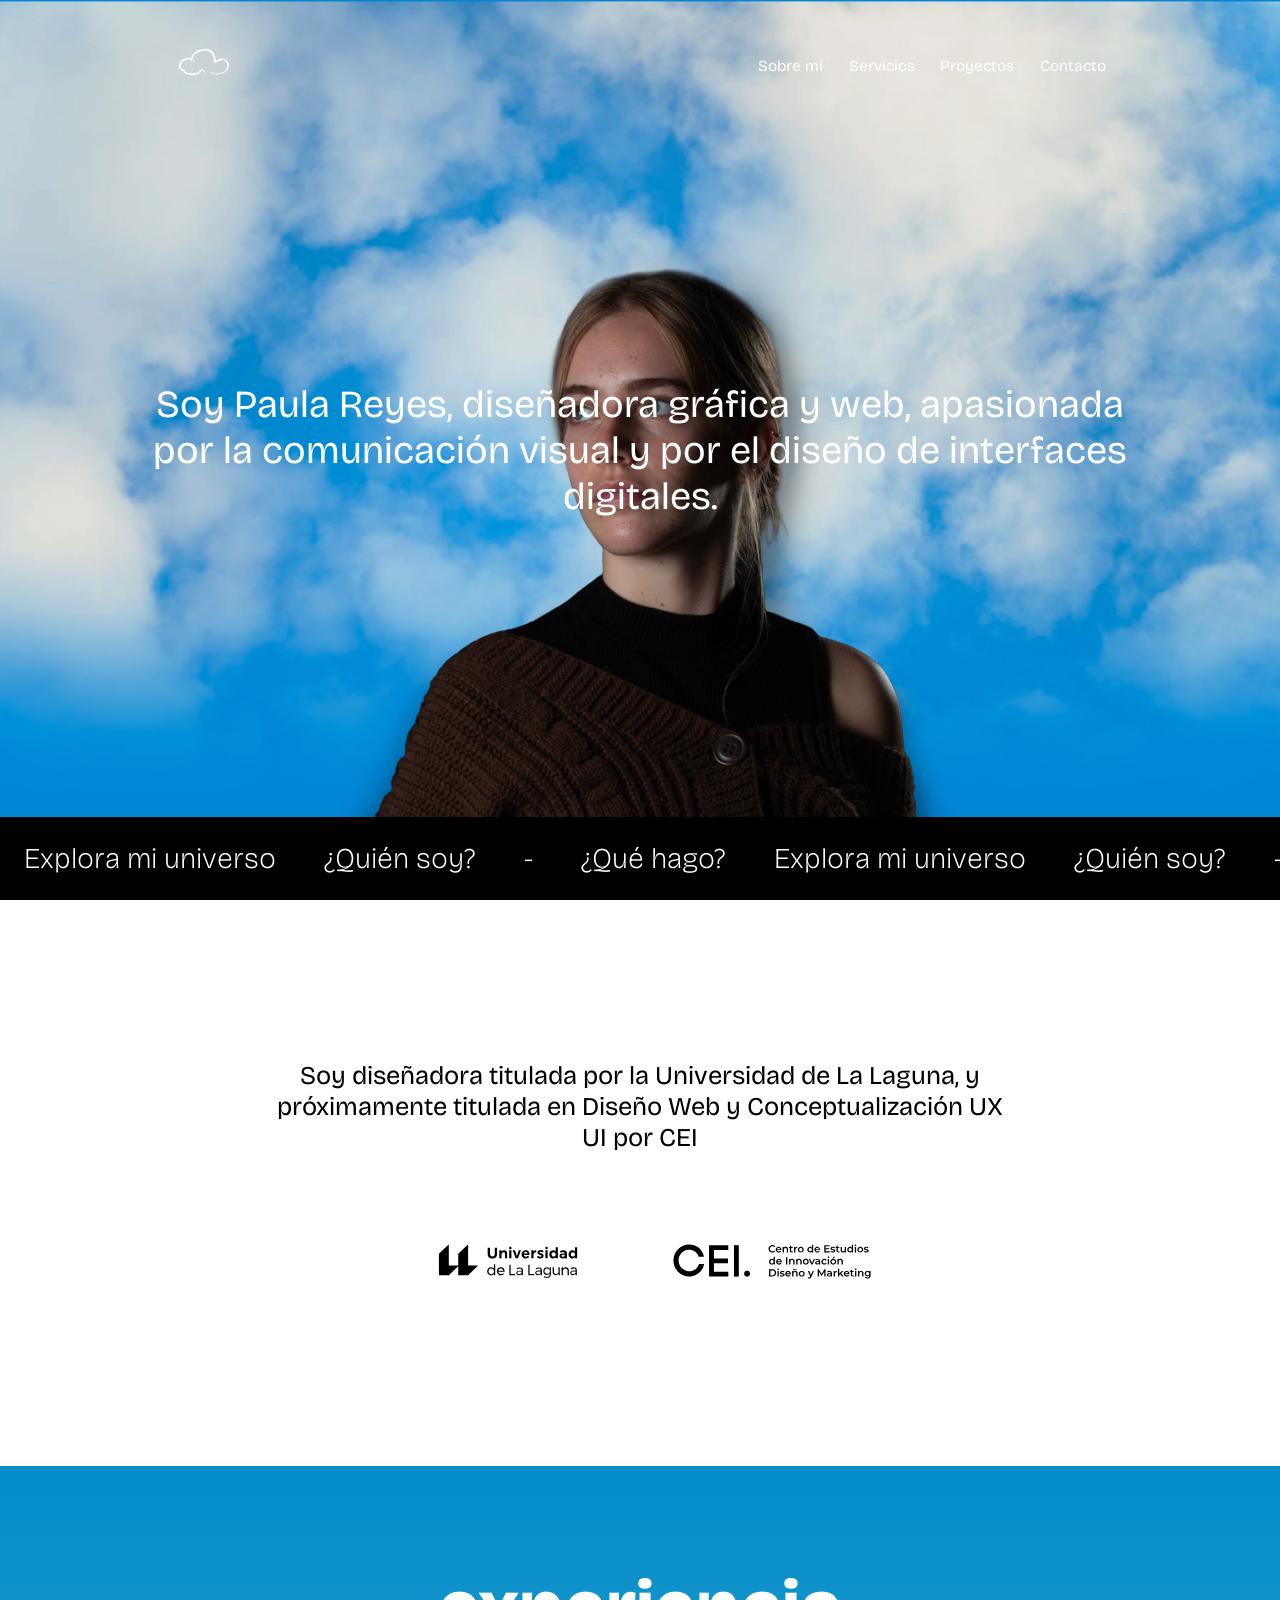
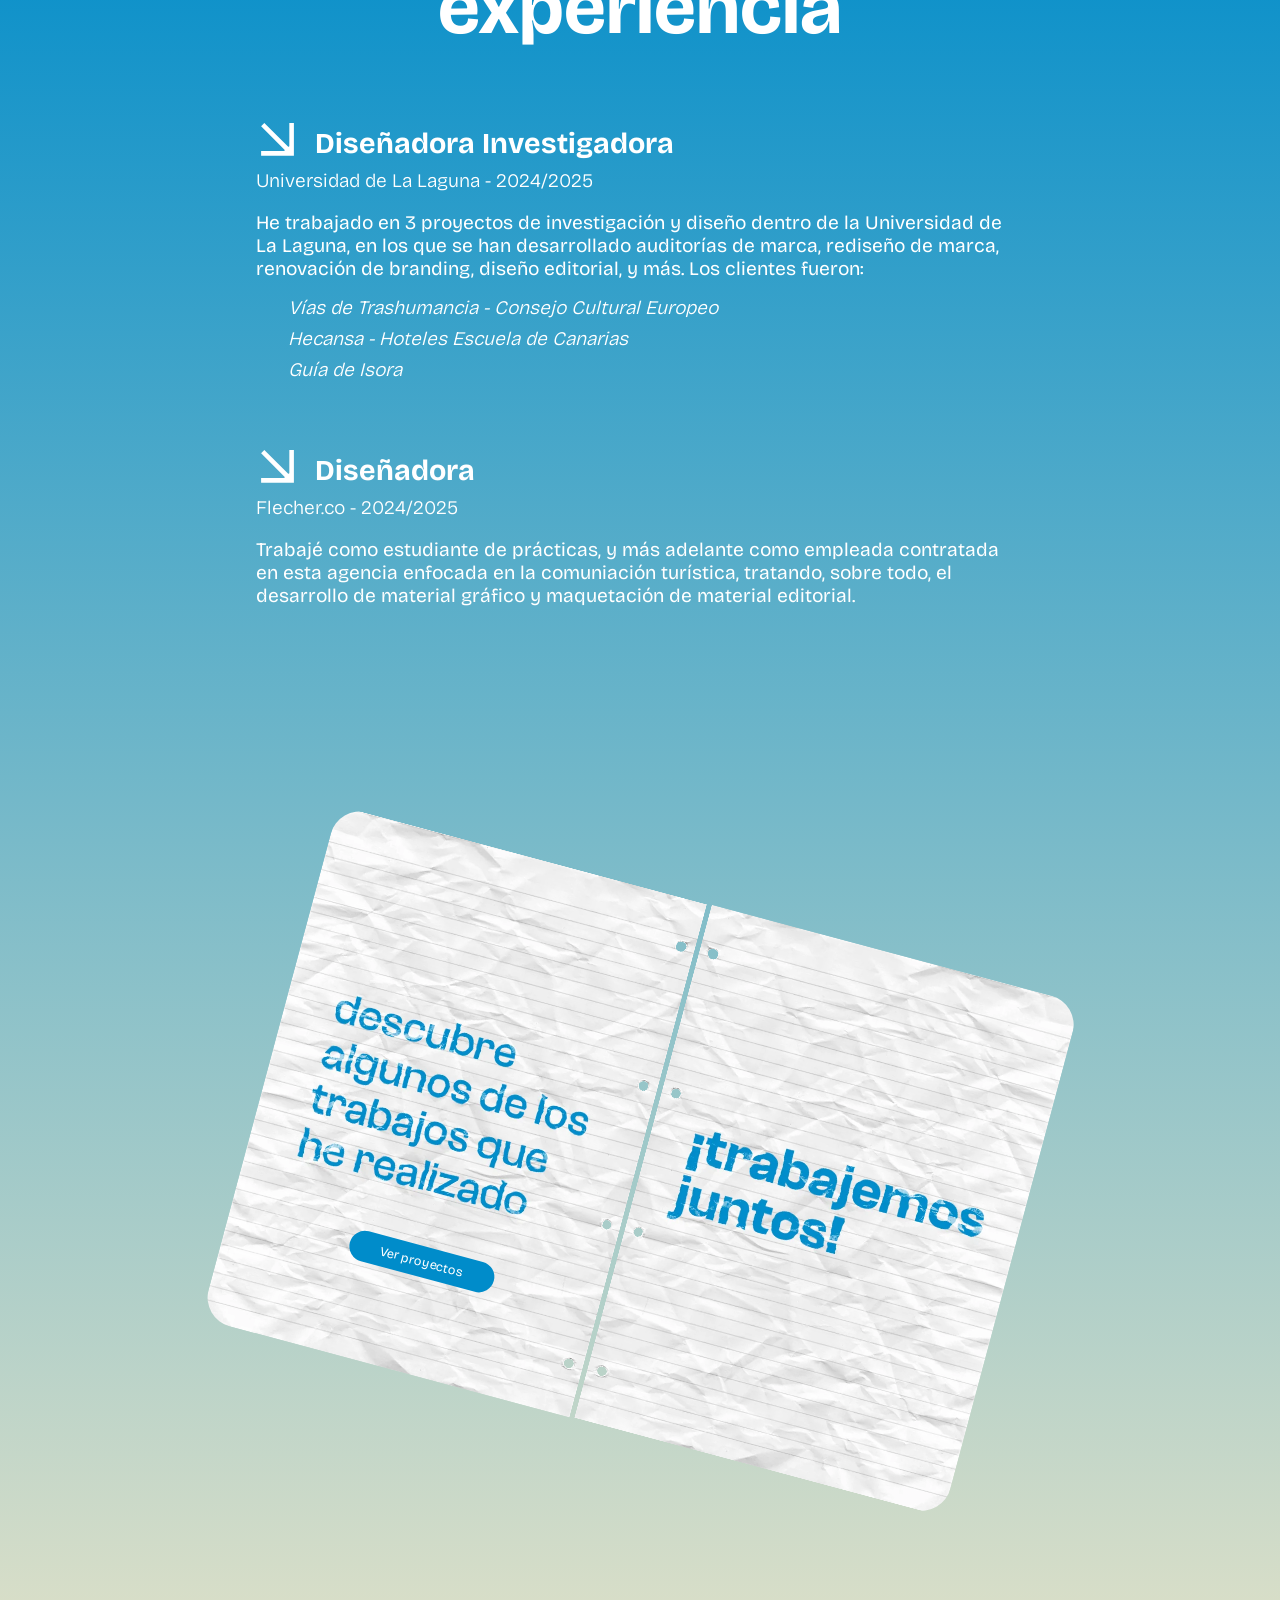
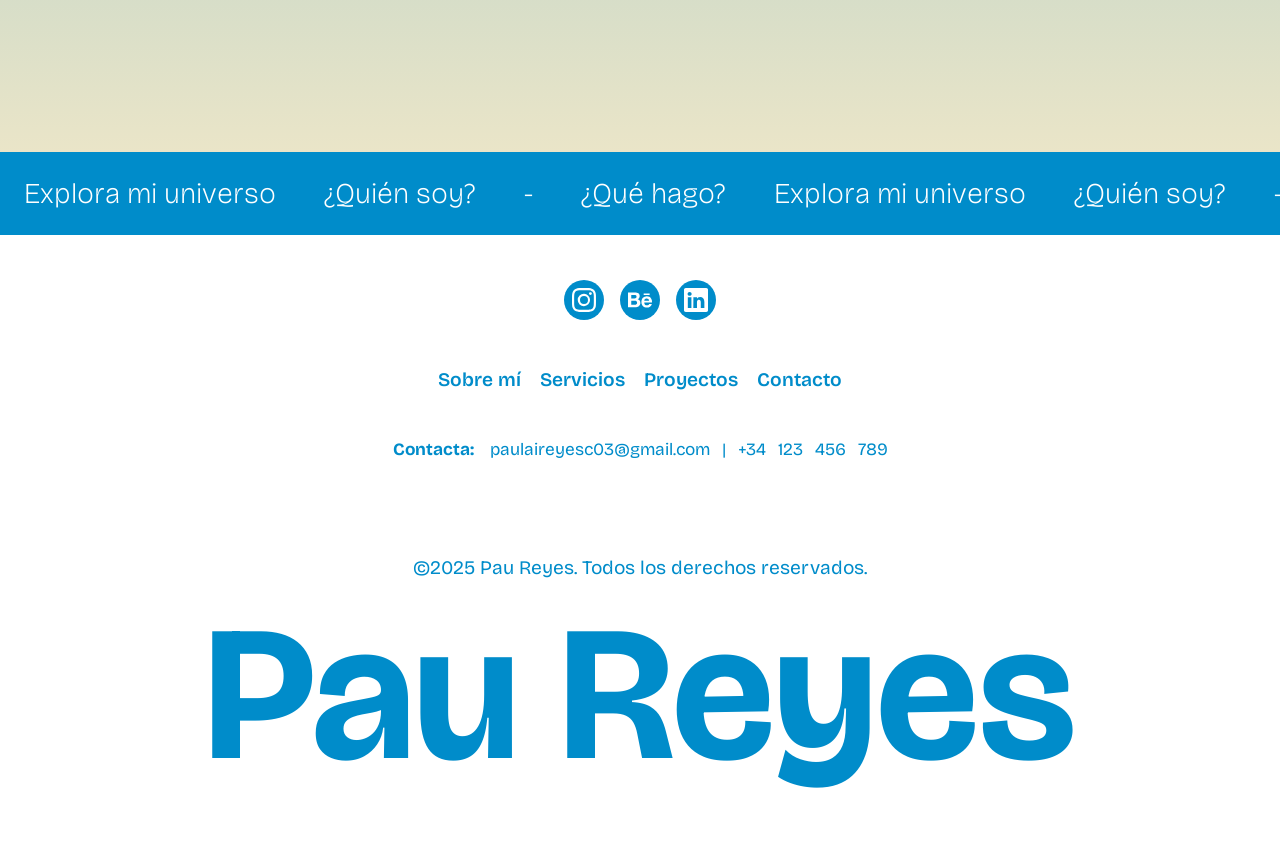
==== commit 926b4c9e: "ajustes ajustes en los metadatos, en la imagen de baners, en los tamaños de los no botones" ====
--- a/about.html
+++ b/about.html
@@ -36,7 +36,7 @@
 
     <!-- Open Graph / Facebook -->
     <meta property="og:type" content="website">
-    <meta property="og:url" content="https://paureyes.com/">
+    <meta property="og:url" content="https://paureyes.com/about.html">
     <meta property="og:title" content="Pau Reyes - Portfolio Creativo">
     <meta property="og:description"
         content="Diseñadora gráfica y web, apasionada por el mundo de la comunicación y la creación visual, he creado este portfolio para mostrar mi trabajo y experiencia. ¡Explóralo y trabajmxs juntxs!">
@@ -44,7 +44,7 @@
 
     <!-- X (Twitter) -->
     <meta property="twitter:card" content="summary_large_image">
-    <meta property="twitter:url" content="https://paureyes.com/">
+    <meta property="twitter:url" content="https://paureyes.com/about.html">
     <meta property="twitter:title" content="Pau Reyes - Portfolio Creativo">
     <meta property="twitter:description"
         content="Diseñadora gráfica y web, apasionada por el mundo de la comunicación y la creación visual, he creado este portfolio para mostrar mi trabajo y experiencia. ¡Explóralo y trabajmxs juntxs!">
@@ -172,7 +172,8 @@
             <p class="info__p">Soy diseñadora titulada por la Universidad de La Laguna, y próximamente titulada en
                 Diseño Web y Conceptualización UX UI por CEI</p>
             <div class="info__logos">
-                <img class="info__logo" src="./assets/logo-ull.svg" alt="Logo de la Universidad de La Laguna" loading="lazy">
+                <img class="info__logo" src="./assets/logo-ull.svg" alt="Logo de la Universidad de La Laguna"
+                    loading="lazy">
                 <img class="info__logo" src="./assets/logo-cei.svg" alt="Logo de CEI" loading="lazy">
             </div>
         </div>
@@ -229,10 +230,11 @@
                 <div class="paper">
                     <picture class="paper__picture">
                         <source srcset="./assets/papel-about.webp" type="image/webp">
-                        <img src="./assets/papel-about.png" alt="Imagen de hoja de papel de libreta de rayas" loading="lazy">
+                        <img src="./assets/papel-about.png" alt="Imagen de hoja de papel de libreta de rayas"
+                            loading="lazy">
                     </picture>
                     <a class="paper__btn paper__btn--izq btn" href="projects.html"
-                        aria-label="Enlace a la página de proyectos" title="Enlace a la página de proyectos">ver
+                        aria-label="Enlace a la página de proyectos" title="Enlace a la página de proyectos">Ver
                         proyectos</a>
                 </div>
             </div>
@@ -347,10 +349,6 @@
                             aria-label="Enlace a la página de proyectos">Proyectos</a></li>
                     <li><a href="contact.html" title="Enlace a la página de contacto"
                             aria-label="Enlace a la página de contacto">Contacto</a></li>
-                    <li><a href="about.html" title="Enlace a la página de aviso Legal"
-                            aria-label="Enlace a la página de aviso legal">Aviso Legal</a></li>
-                    <li><a href="about.html" title="Enlace a la página de política de privacidad"
-                            aria-label="Enlace a la página de política de privacidad">Política de Privacidad</a></li>
                 </ul>
             </div>
             <!-- Fin del menú del footer -->
--- a/css/main.css
+++ b/css/main.css
@@ -4,6 +4,25 @@
     border: 0;
     box-sizing: border-box;
 }
+
+/* --------------------------------------------------------------------------------- */
+/*  main.css
+    Estructura:
+    __________________________________________________________________________________
+    - Variables - Custom Properties
+    - Estilos generales para botones
+    - Estilos generales para el body
+    __________________________________________________________________________________
+        - Estilos de la página index.html
+        - Estilos de la página about.html
+        - Estilos de la página services.html
+        - Estilos de la página contact.html
+        - Estilos para las páginas individuales de proyectos
+        - Estilos de la página project.html
+*/
+/* --------------------------------------------------------------------------------- */
+
+
 
 /* Variables - Custom Properties */
 :root {
@@ -39,21 +58,17 @@
 
 .btn:hover,
 .btn:active {
-    /* Estilos para cuando se pasa el ratón por encima o se hace clic en un botón */
     background-color: var(--dark-blue);
 }
 
 @media (max-width: 760px) {
     .btn {
-        /* Reducción de padding y aumento de tamaño en pantallas pequeñas */
-        /* padding: 0.5rem 1.5rem; */
         font-size: 0.8em;
     }
 }
 
 @media (min-width: 2400px) {
     .btn {
-        /* Aumento de padding en pantallas grandes */
         padding: 1.3rem 3.5rem;
     }
 }
@@ -63,35 +78,20 @@
     font-size: var(--text-main-size);
 }
 
-/* --------------------------------------------------------------------------------- */
-/*  main.css
-    Estructura:
-        - index.html
-            - Header
-            - Banner inicial
-            - Sección sobre mí
-                - Animación de texto
-            - Sección de servicios (comparte estilos con la sección de proyectos)
-            - Sección de proyectos
-            - Sección de contacto
-            - Footer
-
-        - about.html
-            - Banner inicial
-            - Sección de estudios
-            - Sección de experiencia laboral
-            - CTA para contactar y/o ver proyectos
-*/
-/* --------------------------------------------------------------------------------- */
-
-/* INICIO DE ESTILOS PARA INDEX.HTML */
+
+/* INICIO DE ESTILOS PARA INDEX.HTML ---------------------- */
+
 /* ---- Header - Menú desktop ----
-        Descripción: Estilos para el header de escritorio
+        Descripción: Estilos para el header de escritorio.
+        Estructura:
+            - header
+            - header__logo
+            - header__menu
+                - header__menu li
+                    - header__menu li a
 */
 .header {
     width: 100%;
-    /* background-color: #008dca16; */
-    /* backdrop-filter: blur(2px); */
     display: flex;
     justify-content: space-around;
     align-items: center;
@@ -131,7 +131,16 @@
 }
 
 /* ---- Header - Menú mobile ----
-        Descripción: Estilos para el header de pantallas pequeñas
+        Descripción: Estilos para el header de pantallas pequeñas.
+        Estructura:
+            - header--mobile
+            - header__nav--mobile
+                - header__menu--mobile
+                    - header__menu-icon
+                        - header__menu--mobile ul
+                            - menu-icon__item
+                            - menu-icon__item a
+
 */
 .header__nav--mobile {
     display: none;
@@ -186,7 +195,6 @@
         transition: opacity 0.3s ease, visibility 0.3s ease;
     }
 
-
     .menu-icon__item {
         padding: 1rem;
         transition: transform 0.3s ease;
@@ -215,19 +223,19 @@
 }
 
 @media (min-width: 1500px) {
+
+    /* Ajustes en pantalla grande */
     .header {
-        /* Aumento de padding superior e inferior en pantallas grandes */
         padding: 4rem 2rem;
     }
 
     .header__logo {
-        /* Aumento del tamaño del logo en pantallas grandes */
         width: 25%;
     }
 }
 
 /* ---- Banner inicial ----
-        Descripción: Estilos para el banner de bienvenida
+        Descripción: Estilos para el banner de bienvenida.
         Estructura:
             - banner
             - banner__h1
@@ -235,8 +243,7 @@
 .banner {
     width: 100%;
     min-height: 100vh;
-    /* Revisar peso de la imagen */
-    background-image: url('../assets/portada.png');
+    background-image: url('../assets/banner-bueno-b.png');
     background-size: cover;
     background-position: center;
     display: flex;
@@ -254,22 +261,24 @@
 }
 
 @media (min-width: 1720px) {
+
+    /* Ajustes en pantalla grande */
     .banner__h1 {
-        font-size: clamp(15em, 35vw, 50em);
+        font-size: clamp(15em, 28vw, 50em);
     }
 }
 
 /* ---- Sección sobre mí ----
-        Descripción: Estilos para el texto de presentación y para el texto animado
+        Descripción: Estilos para el texto de presentación y para el texto animado.
         Estructura:
             - about
             - about__p (comparte estilos con el texto del banner inicial de about.html)
-            - movement (animación de texto)
+            - movement
                 - movement--blue (animación de texto - fondo azul)
                 - movement--up (animación de texto - mueve la animación a la parte superior del contenedor)
-                - movement__container (contenedor de los spans animados)
-                - movement__span (spans individuales para animar)
-            - animación de texto: scrollText
+                - movement__container (contenedor de los textos animados)
+                - movement__span (texto animado individual)
+                - animación de texto: scrollText y scrollText--around
 */
 .about {
     width: 100%;
@@ -285,17 +294,13 @@
 }
 
 .about__p,
-.banner__p
-
-/* Comparte estilos con about.html (banner de inicio) */
-    {
+.banner__p {
     width: clamp(80%, 60vw, 50%);
     font-size: var(--text-subtitle-size);
     color: var(--white-color);
     text-align: center;
 }
 
-/* Animación de texto - Dentro de la sección sobre mí */
 .movement {
     width: 100%;
     background-color: var(--secondary-color);
@@ -327,6 +332,7 @@
 }
 
 .movement--up .movement__container {
+    /* Cambio de animación */
     animation-name: scrollText--around;
 }
 
@@ -334,6 +340,7 @@
     display: flex;
     gap: 3rem;
 
+    /* Animación de texto */
     animation: scrollText 20s linear infinite;
 }
 
@@ -345,6 +352,8 @@
 }
 
 @keyframes scrollText {
+
+    /* Animación de texto base */
     0% {
         transform: translateX(0%);
     }
@@ -355,6 +364,8 @@
 }
 
 @keyframes scrollText--around {
+
+    /* Cambio de sentido de la animación scrollText */
     0% {
         transform: translateX(-50%);
     }
@@ -365,10 +376,11 @@
 }
 
 /* ---- Sección de servicios ----
-        Descripción: Estilos para la sección de servicios, que comparte estilos con la sección de proyectos.
+        Descripción: Estilos para la sección de servicios.
+        Aclaración: Comparte estilos con la sección de proyectos y con la de estudios de about.html
         Estructura:
             - services
-            - services__h2 (comparte estilos con projects__h2)
+            - services__h2
             - services__card (contenedor de los diferentes servicios)
             - card (estilos generales para cada servicio)
             - card__category (estilos para la categoría de cada servicio)
@@ -387,9 +399,11 @@
 
 .services__h2,
 .projects__h2,
-/* Comparte estilos con la sección de proyectos */
-.experience__h2 {
-    /* Comparte estilos con la sección de experiencias de about.html */
+/* Título de la sección de proyectos */
+.experience__h2
+
+/* Título de la sección de experiencias de about.html */
+    {
     font-size: var(--text-heading-size);
     color: var(--secondary-color);
     text-align: center;
@@ -407,15 +421,12 @@
 .card {
     display: flex;
     flex-direction: column;
-    gap: 1rem;
-    justify-content: center;
-    align-items: center;
-}
-
-.card__category,
-.preview__category,
-/* Comparte estilos con los datos de los proyectos destacados */
-.preview__year {
+    gap: 1.5rem;
+    justify-content: center;
+    align-items: center;
+}
+
+.card__category {
     background-color: var(--secondary-color);
     color: var(--white-color);
     font-size: var(--btn-main-size);
@@ -437,11 +448,15 @@
 
 @media (max-width: 760px) {
 
-    .card__category,
-    .preview__category,
-    .preview__year {
-        /* Aumento del tamaño de fuente en pantallas pequeñas - Equivale al aumento de fuente en botones */
+    .card__category {
+        /* Aumento equivalente al aumento de fuente en botones */
         font-size: 0.8em;
+    }
+}
+
+@media (min-width: 2400px) {
+    .card__category {
+        padding: 1rem 3.5rem;
     }
 }
 
@@ -453,10 +468,11 @@
             - projects__preview (contenedor de los proyectos destacados)
             - preview (estilos generales para cada proyecto)
             - preview__data (contenedor de los datos de cada proyecto)
+                - preview__category
+                - preview__year
             - preview__h2 (estilos para el título de cada proyecto)
             - preview__btn (estilos para el botón de ver cada proyecto)
             - preview--disabled (estilo para javascript para proyectos que quedan detrás de otros)
-            - preview--opacity (estilo inicial para javascript -al hacer scroll aparecen los proyectos-)
 */
 .projects {
     background: linear-gradient(to bottom, var(--primary-color), var(--complementary-color));
@@ -489,8 +505,6 @@
 .preview {
     width: clamp(300px, 60vw, 1000px);
     min-height: clamp(300px, 30vw, 600px);
-    /* background-color: var(--grey-color); */
-    background-image: url(../assets/imagen-de-prueba.jpg);
     background-size: cover;
     background-position: center;
     background-repeat: no-repeat;
@@ -504,10 +518,6 @@
     position: sticky;
     top: 30vh;
 
-    opacity: 1;
-    visibility: visible;
-    pointer-events: auto;
-
     color: var(--white-color);
 
     transition: transform 0.3s ease, filter 0.3s ease;
@@ -524,7 +534,6 @@
 }
 
 .preview:nth-child(1) {
-    /* Cambio en el punto de sticky para que no se solapen completamente entre sí */
     background-image: url(../assets/hecansa-index.jpg);
 }
 
@@ -554,6 +563,9 @@
 .preview__year {
     background-color: var(--white-color);
     color: var(--secondary-color);
+    font-size: var(--btn-main-size);
+    padding: 0.5rem 1.5rem;
+    border-radius: var(--border-radius-btn);
 }
 
 .preview__h2 {
@@ -575,12 +587,6 @@
 .preview--disabled {
     transform: scale(0.95);
     filter: blur(2px) brightness(0.9);
-}
-
-.preview--opacity {
-    opacity: 0;
-    visibility: hidden;
-    pointer-events: none;
 }
 
 @media (max-width: 485px) {
@@ -599,11 +605,15 @@
         align-items: flex-start;
         gap: 0.4rem;
     }
+    .preview__category,
+    .preview__year {
+        /* Aumento equivalente al aumento de fuente en botones */
+        font-size: 0.8em;
+    }
 }
 
 @media (min-width: 2400px) {
     .projects__preview {
-        /* Aumento de espacio entre proyectos en pantallas grandes */
         gap: 12rem;
     }
 
@@ -626,12 +636,12 @@
 }
 
 /* ---- Sección de contacto ----
-        Descripción: Estilos para la sección de contacto (se repite en about.html como CTA para ver proyectos).
-        Estructura:
-            - paper__wrapper (para recortar la imagen que salga del degradado de la sección de proyectos)
+        Descripción: Estilos para la sección de contacto.
+        Estructura:
+            - paper__wrapper (recorta la imagen que salga del contenedor de la sección de proyectos)
             - paper (estilos generales para la sección de contacto)
             - paper__picture 
-            - paper__picture img (estilos para la imagen de contacto)
+            - paper__picture img (estilos para la imagen de papel)
             - paper__btn
 */
 .paper__wrapper {
@@ -699,10 +709,12 @@
         Descripción: Estilos para el footer.
         Estructura:
             - footer
-            - footer__info (contenedor redes sociales, menú y datos de contacto)
-                - footer__socials (contenedor de las redes sociales)
-                    - social (estilos para los iconos de las redes sociales)
-                - footer__menu 
+            - footer__info (contenedor de redes sociales, menú y datos de contacto)
+                - footer__socials (contenedor de redes sociales)
+                    - social (estilos para los iconos de cada red social)
+                - footer__menu (estilos para el menú del footer)
+                    - footer__menu li
+                        - footer__menu li a
                 - footer__contact
             - footer__title (estilos para el título y derechos de autor del footer)
                 - footer__h2
@@ -810,11 +822,13 @@
 /* FIN DE ESTILOS PARA INDEX.HTML */
 
 
+
 /* INICIO DE ESTILOS PARA ABOUT.HTML */
+
 /* ---- Banner inicial ----
         Descripción: Estilos para el banner inicial de la página.
         Estructura:
-            - banner--change-background (modificador para cambiar la imagen de fondo del banner)
+            - banner--about (modificador para cambiar la imagen de fondo del banner)
 */
 .banner--about {
     background-image: url('../assets/about.jpg');
@@ -826,17 +840,17 @@
     justify-content: center;
     align-items: center;
 
+    /* Para colocar la animación de texto con respecto al banner */
     position: relative;
-    /* Para colocar la animación de texto con respecto al banner */
 }
 
 /* ---- Sección de estudios ----
         Descripción: Estilos para la sección de estudios.
         Estructura:
-            - info (comparte estilos con la sección de servicios de index.html)
-            - info__p
-            - info__logos (contenedor de los logos de las instituciones educativas)
-            - info__logo
+            - info (contenedor general de la sección de estudios)
+                - info__p
+                - info__logos (contenedor de los logos de las instituciones educativas)
+                - info__logo
 */
 .info {
     gap: 4rem;
@@ -871,15 +885,15 @@
 /* ---- Sección de experiencia laboral ----
         Descripción: Estilos para la sección de experiencia laboral.
         Estructura:
-            - experience
-            - experience__h2 (comparte estilos con projects__h2 de index.html)
+            - experience (contenedor general)
+            - experience__h2
             - experience__container (contenedor de los bloques de experiencia)
-            - experience__info (estilos generales para cada bloque de experiencia)
-            - experience__h3
-            - experience__span (descripción de cada experiencia laboral)
-            - experience__clients (lista de clientes)
-            - CTA para ver proyectos
-                - .paper__btn--izq (modificador para el botón en la imagen del papel -estilos originales en la sección de proyectos de index.html-)
+                - experience__info (estilos generales para cada bloque de experiencia)
+                    - experience__h3
+                    - experience__span
+                    - experience__clients
+            - Call to action para ver proyectos
+                - .paper__btn--izq (modificador para el botón en la imagen del papel -estilos originales en la línea 626-)
             
 */
 .experience {
@@ -979,6 +993,8 @@
 
 /* ---- Banner inicial ----
         Descripción: Estilos para el banner inicial de la página.
+        Estructura:
+            - banner--background (modificador para cambiar el fondo del banner)
 */
 .banner--background {
     background-color: var(--primary-color);
@@ -989,17 +1005,17 @@
 /* ---- Sección de servicios ----
         Descripción: Estilos para la sección explicativa de los servicios ofrecidos.
         Estructura:
-            - services (comparte estilos con la sección de estudios de about.html)
             - services--secondary (modificador para alinear el contenido a la izquierda y aumentar el padding)
-            - services__item (estilos generales para cada servicio)
-            - services__picture (contenedor de la imagen de cada servicio)
-            - services__img (estilos para la imagen de cada servicio)
-            - services__includeds (estilos para la lista de categorías de cada servicio)
-                - includeds__item (estilos para cada categoría de servicio)
+                - services__item (estilos generales para cada servicio)
+                    - services__h2 (estilos para el título de cada servicio)
+                    - services__picture (contenedor de la imagen de cada servicio)
+                    - services__img (estilos para la imagen de cada servicio)
+                    - services__includeds (estilos para la lista de categorías de cada servicio)
+                        - includeds__item (estilos para cada categoría de servicio)
 */
 
 .services--secondary {
-    /* Edita el estilo compartido en el index.html */
+    /* Edita el estilo compartido en la línea 384 */
     gap: clamp(4rem, 8vw, 10rem);
     align-items: start;
     padding: 8rem clamp(4rem, 10vw, 6rem);
@@ -1032,7 +1048,6 @@
 }
 
 .services__includeds {
-    /* Lista de categorías */
     width: 100%;
     display: flex;
     flex-wrap: wrap;
@@ -1053,31 +1068,39 @@
 
 @media (max-width: 768px) {
     .services--secondary {
-        /* Reducción de padding en pantallas pequeñas */
         padding: 3rem;
     }
 
     .includeds__item {
-        /* Aumento del tamaño de fuente en pantallas pequeñas - Equivale al aumento de fuente en botones */
+        /* Aumento del tamaño de fuente equivale al aumento de fuente en botones */
         font-size: 0.8em;
     }
 }
 
 @media (min-width: 1500px) {
     .services--secondary {
-        /* Padding y espaciado aumentado en pantallas grandes */
         padding: 12rem;
-        gap: 15rem;
+    }
+}
+
+@media (min-width: 2400px) {
+    .includeds__item {
+        padding: 1rem 3.5rem;
+    }
+    .services__item{
+        width: 85%;
+        margin: 0 auto;
     }
 }
 
 /* ---- Sección de contacto ----
-        Descripción: Estilos para el CTA de contacto al final de la página.
-        Estructura:
-            - banner--contact (modificador para el banner de contacto -se repite en about.html como CTA para contactar-)
+        Descripción: Estilos para el call to action de contacto al final de la página.
+        Estructura:
+            - banner--contact (modificador para el banner de contacto)
             - banner__h2
             - banner__p 
-            - btn--secondary (modificador para el botón del CTA de contacto -estilos originales en la sección de proyectos de index.html-)
+            - banner__container (contenedor de los botones del call to action de contacto)
+                - btn--secondary (modificador para botones)
 */
 .banner--contact {
     background-image: none;
@@ -1147,8 +1170,10 @@
         Descripción: Estilos para formulario de contacto.
         Estructura:
             - contact (contenedor general de la sección de contacto)
-            - contact__introduction (estilos para el texto de introducción a la sección de contacto)
+            - contact__introduction (estilos para el texto de introducción al formulario)
             - contact__form (estilos para el formulario de contacto)
+                - contact__input (campos del formulario)
+                - contact__textarea (campo de texto del formulario)
             - contact__btn (estilos para el botón del formulario de contacto)
 */
 .contact {
@@ -1209,7 +1234,7 @@
         Descripción: Estilos para el mensaje de confirmación al enviar el formulario de contacto.
         Estructura:
             - confirmation (contenedor general de la caja de confirmación)
-            - confirmation__message (estilos para el mensaje de confirmación)
+            - confirmation__message (caja de confirmación)
             - confirmation__btn (estilos para el botón de cerrar la caja de confirmación)
             - confirmation--active 
 */
@@ -1288,7 +1313,6 @@
     border-radius: var(--border-radius-elementos);
 }
 
-
 /* FIN DE ESTILOS PARA CONTACT.HTML */
 
 
@@ -1299,12 +1323,16 @@
 /* ---- Banner inicial ----
         Descripción: Estilos para el banner de introducción de cada proyecto.
         Estructura:
-            - banner-- (modificador para el banner de cada proyecto, con la imagen de fondo correspondiente)
-            - banner__tags (contenedor de los tags de cada proyecto)
-            - banner__tags li (estilos para cada tag de cada proyecto)
+            - banner-- (modificador para el banner de cada proyecto)
+                - banner--hecansa
+                - banner--telde
+                - banner--flor
+                - banner--tagora
+            - banner__tags (contenedor de los tags –datos– de cada proyecto)
+            - banner__tag (estilos para cada tag)
 */
 .banner--hecansa {
-    /* Banner para el proyecto Hecansa */
+    /* Imagen para el proyecto Hecansa */
     background-image: url(../assets/branding-index.jpg);
 
     display: flex;
@@ -1314,7 +1342,7 @@
 }
 
 .banner--telde {
-    /* Banner para el proyecto Telde */
+    /* Imagen para el proyecto Telde */
     background-image: url(../assets/telde-index.jpg);
 
     display: flex;
@@ -1324,7 +1352,7 @@
 }
 
 .banner--flor {
-    /* Banner para el proyecto Flor de Luna */
+    /* Imagen para el proyecto Flor de Luna */
     background-image: url(../assets/flor-index.jpg);
 
     display: flex;
@@ -1334,7 +1362,7 @@
 }
 
 .banner--tagora {
-    /* Banner para el proyecto Tagora */
+    /* Imagen para el proyecto Tagora */
     background-image: url(../assets/tagora/caja-envio.jpg);
 
     display: flex;
@@ -1371,7 +1399,6 @@
 
 @media (max-width: 768px) {
     .banner__tags {
-        /* Menor padding en la lista de categorías del banner de cada proyecto */
         padding: 0 4rem 8rem;
     }
 
@@ -1384,8 +1411,8 @@
         Descripción: Descripción de cada proyecto.
         Estructura:
             - info--project (modificador para la descripción de cada proyecto)
-                - info__p--project (modificador para el párrafo de la descripción de cada proyecto)
-                - info__p--author (modificador para el autor, si se incluye en la descripción de cada proyecto)
+                - info__p--project (modificador para la descripción de cada proyecto)
+                - info__p--author (modificador para el autor, si se incluye en las descripciones)
 */
 .info--project {
     gap: 1.5rem;
@@ -1405,7 +1432,6 @@
 
 @media (min-width: 2000px) {
     .info--project {
-        /* Aumento del gap y padding entre los párrafos de la descripción en pantallas grandes */
         gap: 3rem;
         padding: 14rem 6rem;
     }
@@ -1415,9 +1441,10 @@
 /* ---- Galería ----
         Descripción: Estilos para la galería de cada proyecto.
         Estructura:
-            - .gallery (contenedor general de la galería de cada proyecto)
-            - gallery__item (estilos generales para los contenedores de cada imagen)
-            - gallery__item img (estilos para las imágenes de cada proyecto)
+            - gallery (contenedor general de la galería de cada proyecto)
+                - gallery__item (estilos generales para los contenedores de cada imagen)
+                    - gallery__item img (estilos para las imágenes)
+                    - gallery__video (estilos para vídeos, si se incluye en algún proyecto)
 */
 .gallery {
     width: 100%;
@@ -1471,7 +1498,6 @@
     }
 
     .info__p--project {
-        /* Ancho mayor para el párrafo de la descripción en pantallas pequeñas */
         width: 85%;
     }
 
@@ -1490,7 +1516,6 @@
 
 @media (min-width: 1700px) {
     .gallery {
-        /* Aumento del gap entre las imágenes de la galería en pantallas grandes */
         gap: 4rem;
         padding: 0 16rem 8rem;
     }
@@ -1498,7 +1523,6 @@
 
 @media (min-width: 2500px) {
     .gallery__item {
-        /* Aumento del tamaño de las imágenes de la galería en pantallas grandes */
         height: clamp(400px, 70vw, 1100px);
     }
 }
@@ -1507,11 +1531,11 @@
         Descripción: Caja de luz para mostrar las imágenes de la galería de cada proyecto.
         Estructura:
             - lightbox (contenedor general - ocupa toda la pantalla)
-            - lightbox div (contenedor de la imagen y el botón de cierre del lightbox)
-            - lightbox__close (estilos para el botón de cierre del lightbox)
-            - lightbox__item (estilos para el contenedor de la imagen –picture– del lightbox)
-            - lightbox__img (estilos para la imagen –img– del lightbox)
-                - lightbox--active (clase para la activación del lightbox con JavaScript)
+                - lightbox div (contenedor de la imagen y el botón de cierre del lightbox)
+                    - lightbox__close (estilos para el botón de cierre del lightbox)
+                    - lightbox__item (estilos para el contenedor de la imagen –picture–)
+                        - lightbox__img (estilos para la imagen –img–)
+            - lightbox--active (clase para la activación del lightbox con JavaScript)
 */
 .lightbox {
     position: fixed;
@@ -1551,7 +1575,8 @@
     transition: transform 0.3s ease, color 0.3s ease;
 }
 
-.lightbox__close:hover {
+.lightbox__close:hover,
+.lightbox__close:active {
     transform: scale(0.95);
     color: var(--primary-color);
 }
@@ -1564,7 +1589,6 @@
 
 .lightbox__img {
     width: 100%;
-    /* Este height da problemas */
     height: auto;
     object-fit: contain;
     border-radius: var(--border-radius-elementos);
@@ -1600,7 +1624,6 @@
 
 @media (max-width: 600px) {
     .external-link {
-        /* Menor margen para el botón de enlace externo en pantallas pequeñas */
         margin: 0 0 4rem;
     }
 }
@@ -1608,11 +1631,22 @@
 /* FIN DE ESTILOS PARA CADA PROYECTO */
 
 
+
+
 /* INICIO DE ESTILOS PARA PROJECTS.HTML */
+
 /* ---- Galería de proyectos ----
         Descripción: Estilos para la galería general de proyectos.
         Estructura:
-            - 
+            - projects--gallery (modificador para la sección general de galería de proyectos)
+                - projects__h2 (estilos para el título de la sección)
+                - projects__container (contenedor de los proyectos)
+                    - project (estilos generales para cada proyecto)
+                        - project__title
+                        - project__description
+                        - project__btn
+                        - project__picture (contenedor de la imagen de cada proyecto)
+                            - project__img (estilos para cada imagen)
 */
 .projects--gallery {
     background: white;
@@ -1677,8 +1711,6 @@
 }
 
 .project__picture {
-    background-color: #0b9501;
-
     position: absolute;
     top: 0;
     left: 0;
@@ -1709,12 +1741,10 @@
 
 @media (min-width: 2000px) {
     .projects__container {
-        /* Aumento del gap entre los proyectos en pantallas grandes */
         gap: 5rem;
     }
 
     .project {
-        /* Aumento del tamaño de los proyectos en pantallas grandes */
         height: clamp(500px, 50vw, 900px);
         padding: 4rem;
         gap: 2rem;
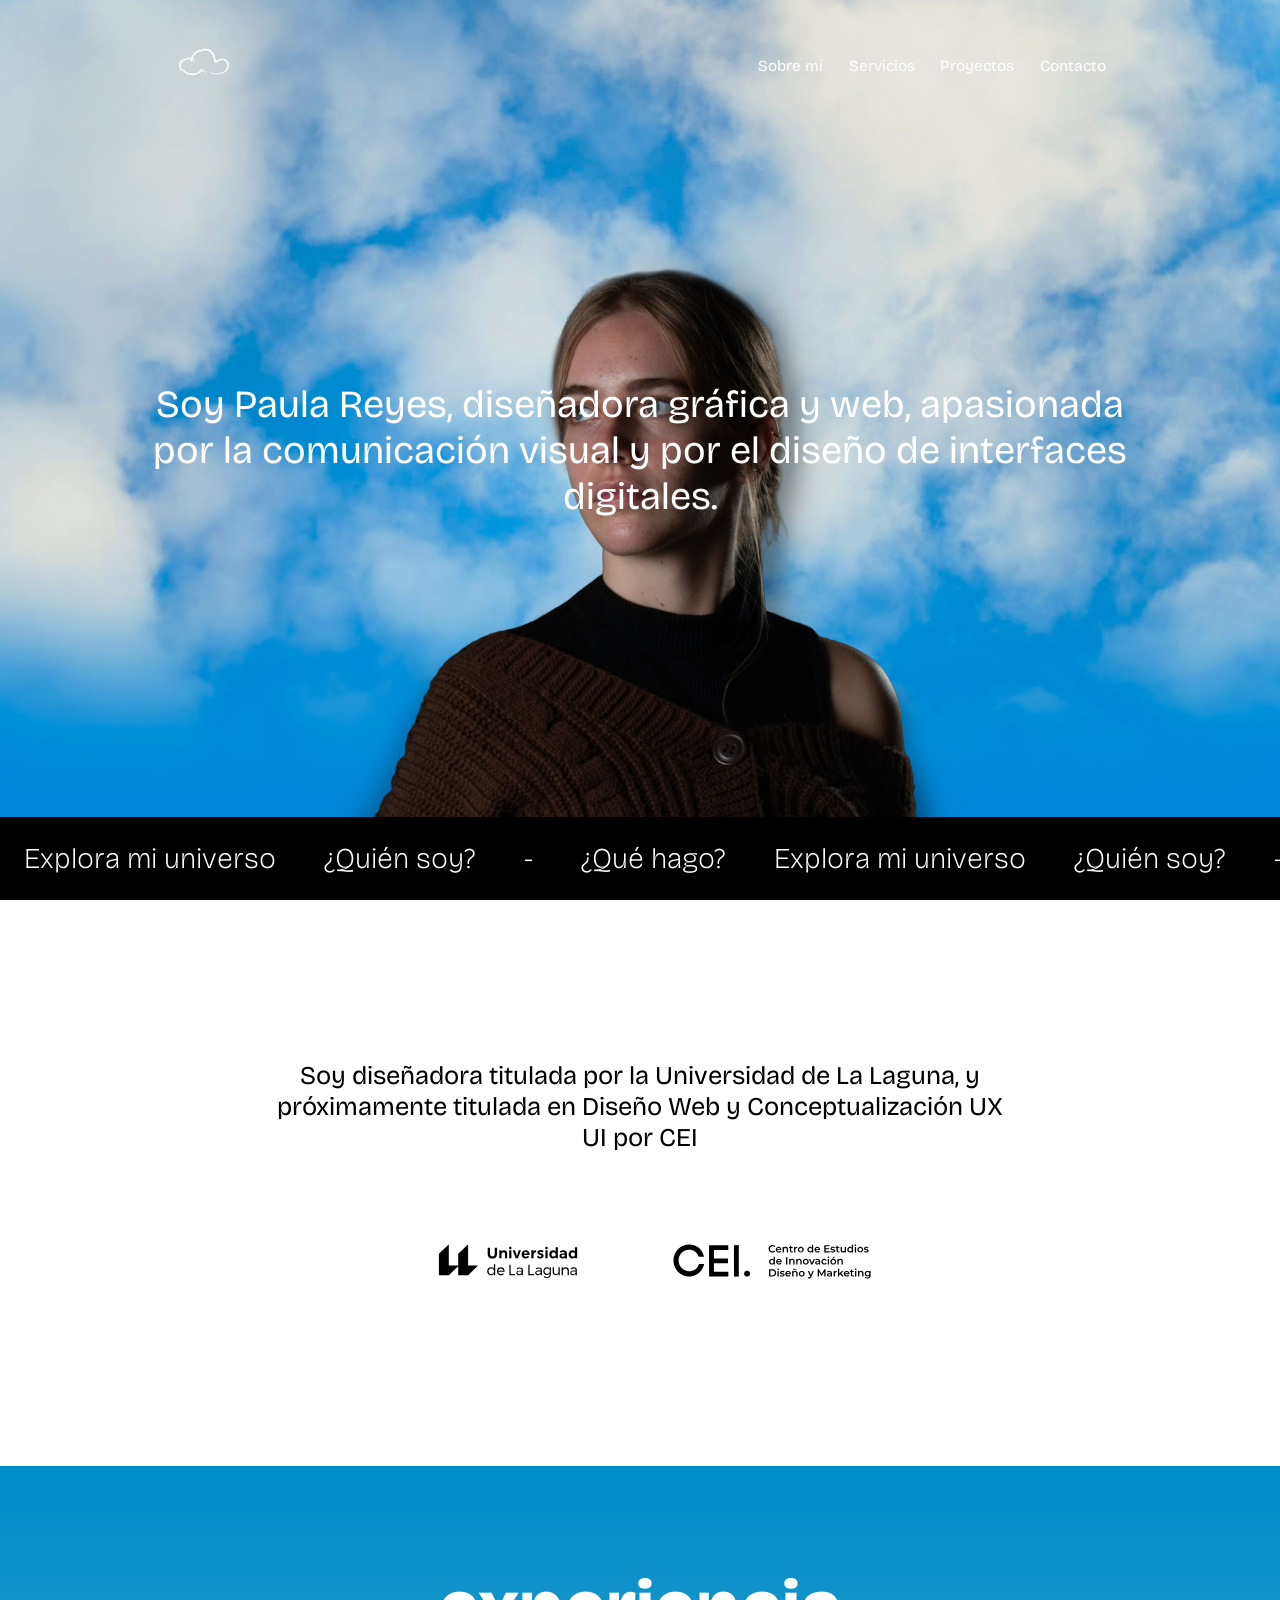
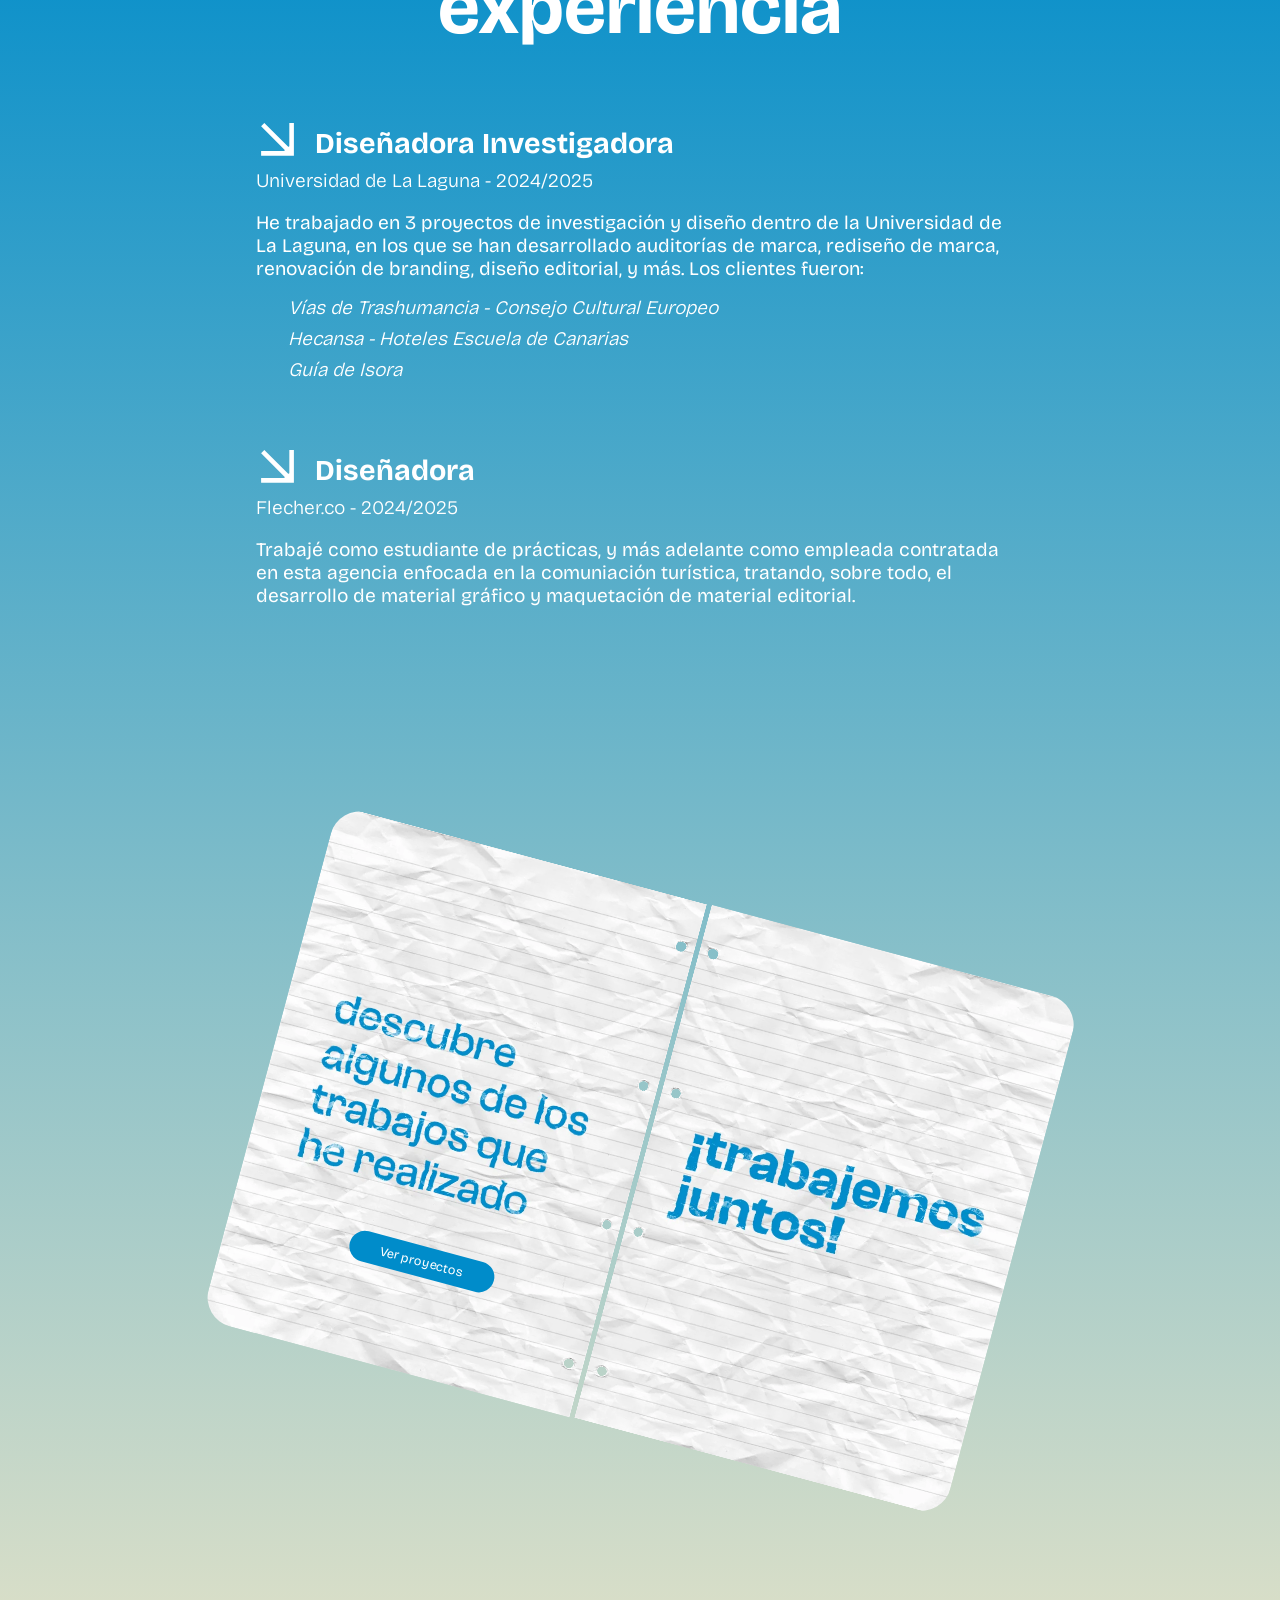
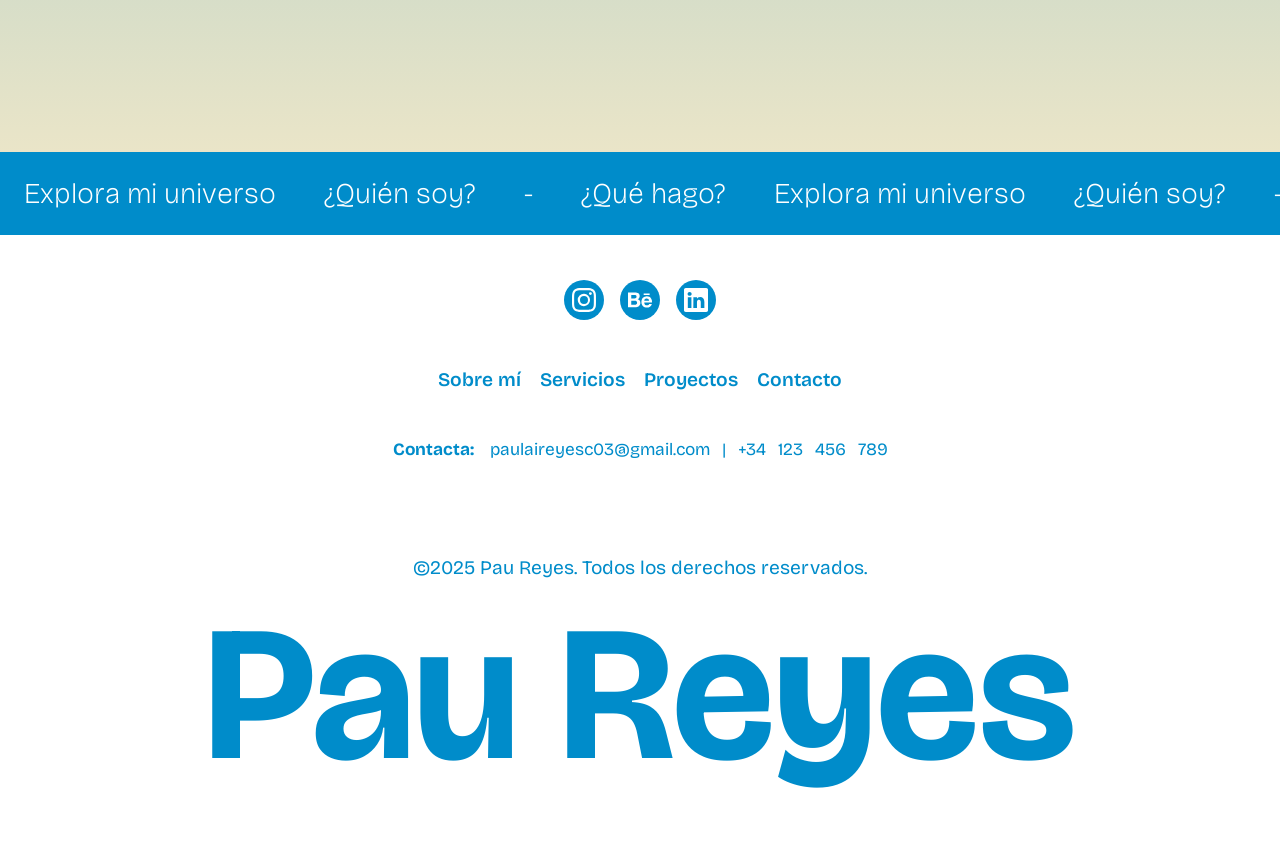
==== commit 69880f23: "revisiones" ====
--- a/about.html
+++ b/about.html
@@ -62,7 +62,7 @@
     <header class="header">
         <!-- Menú para pantallas de escritorio -->
         <a href="index.html" title="Enlace a la página de inicio" aria-label="Enlace a la página de inicio">
-            <img class="header__logo" src="./assets/favicon-blanco.svg" alt="Logo de la empresa">
+            <img class="header__logo" src="./assets/favicon-blanco.svg" alt="Nube blanca">
         </a>
 
         <nav class="header__nav">
@@ -81,10 +81,13 @@
         <nav class="header__nav header__nav--mobile">
             <ul class="header__menu header__menu--mobile">
                 <li class="header__menu-icon">
-                    <svg xmlns="http://www.w3.org/2000/svg" viewBox="0 0 16 16">
-                        <path fill-rule="evenodd"
-                            d="M2.5 12a.5.5 0 0 1 .5-.5h10a.5.5 0 0 1 0 1H3a.5.5 0 0 1-.5-.5m0-4a.5.5 0 0 1 .5-.5h10a.5.5 0 0 1 0 1H3a.5.5 0 0 1-.5-.5m0-4a.5.5 0 0 1 .5-.5h10a.5.5 0 0 1 0 1H3a.5.5 0 0 1-.5-.5" />
-                    </svg>
+                    <button class="menu-icon__btn" title="Botón para abrir el menú de navegación en pantallas móviles"
+                        aria-label="Botón para abrir el menú de navegación en pantallas móviles">
+                        <svg xmlns="http://www.w3.org/2000/svg" viewBox="0 0 16 16">
+                            <path fill-rule="evenodd"
+                                d="M2.5 12a.5.5 0 0 1 .5-.5h10a.5.5 0 0 1 0 1H3a.5.5 0 0 1-.5-.5m0-4a.5.5 0 0 1 .5-.5h10a.5.5 0 0 1 0 1H3a.5.5 0 0 1-.5-.5m0-4a.5.5 0 0 1 .5-.5h10a.5.5 0 0 1 0 1H3a.5.5 0 0 1-.5-.5" />
+                        </svg>
+                    </button>
                     <ul>
                         <li class="menu-icon__item"><a href="about.html" title="Enlace a la página sobre mí"
                                 aria-label="Enlace a la página sobre mí">Sobre mí</a></li>
--- a/css/main.css
+++ b/css/main.css
@@ -137,9 +137,10 @@
             - header__nav--mobile
                 - header__menu--mobile
                     - header__menu-icon
-                        - header__menu--mobile ul
-                            - menu-icon__item
-                            - menu-icon__item a
+                        - menu-icon__btn
+                    - header__menu--mobile ul
+                        - menu-icon__item
+                        - menu-icon__item a
 
 */
 .header__nav--mobile {
@@ -164,6 +165,11 @@
 
     .header__menu--mobile {
         list-style: none;
+    }
+
+    .menu-icon__btn {
+        background: none;
+        cursor: pointer;
     }
 
     .header__menu-icon svg {
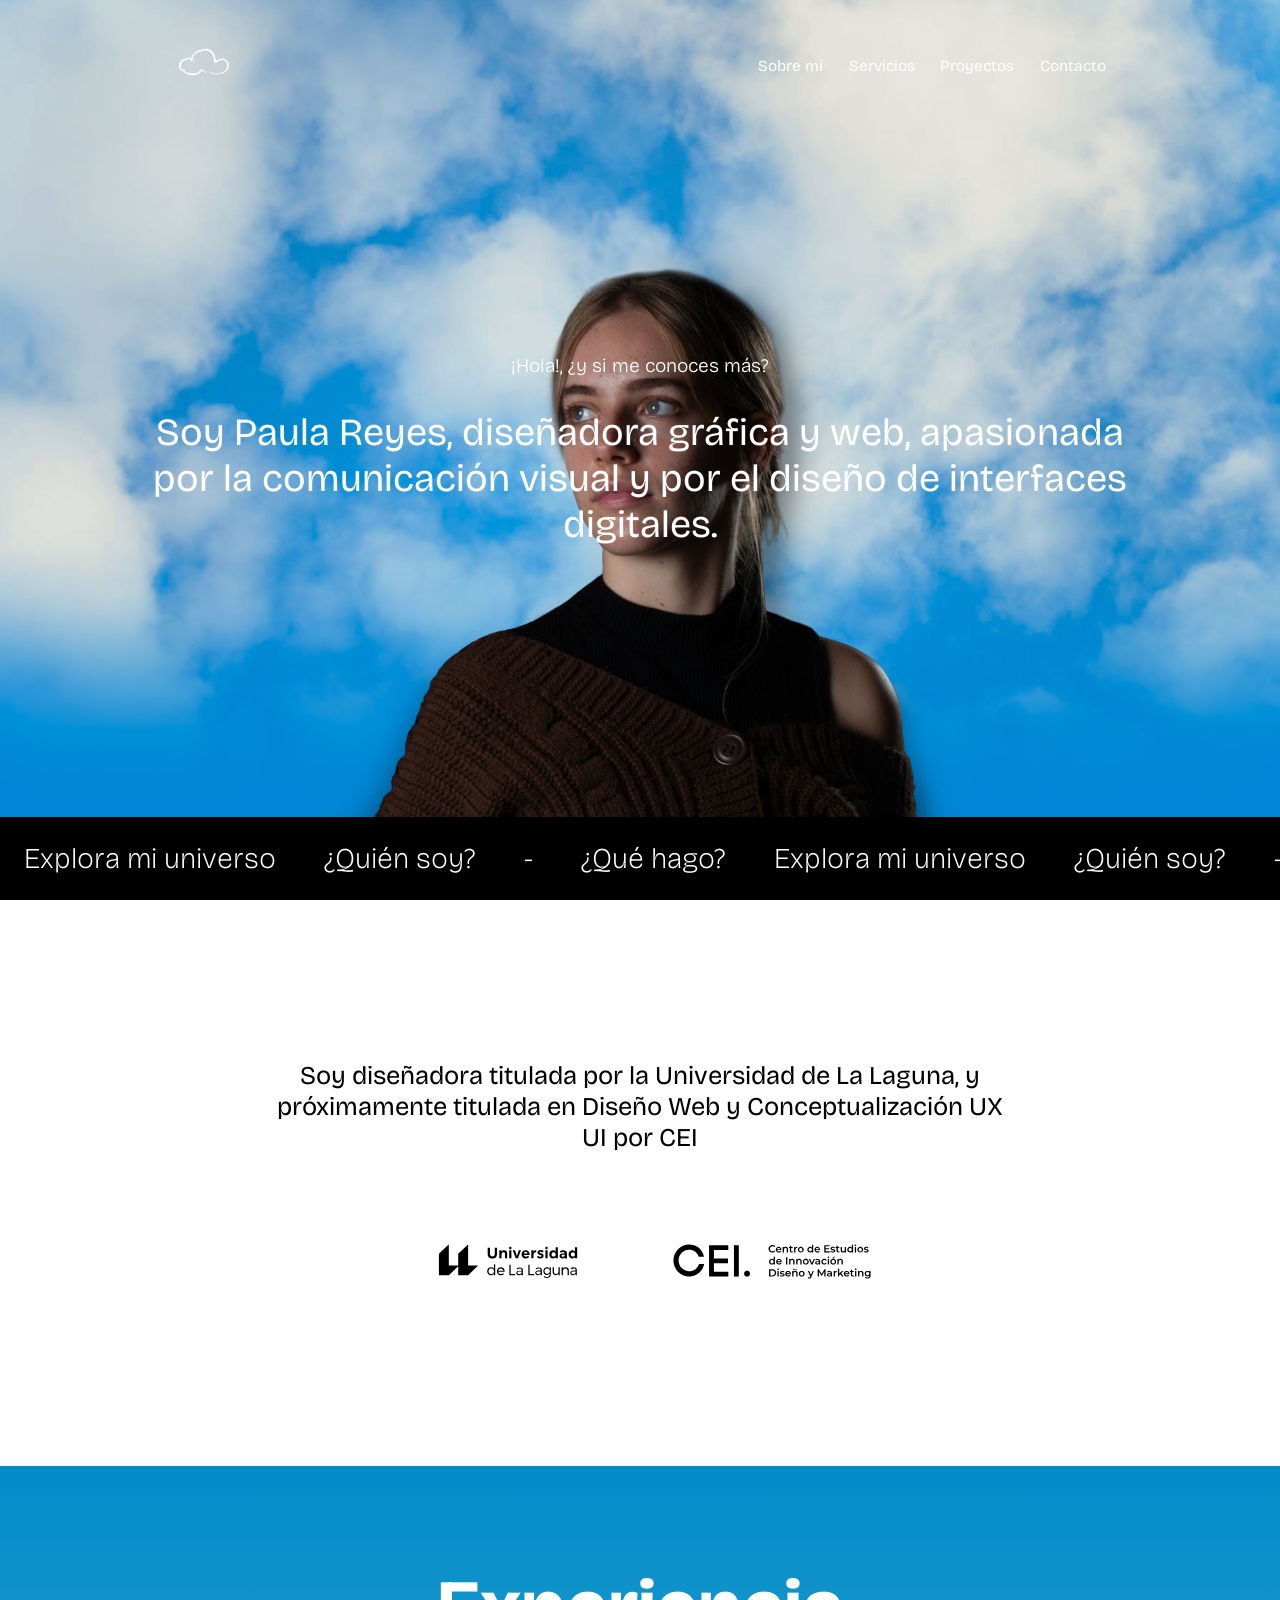
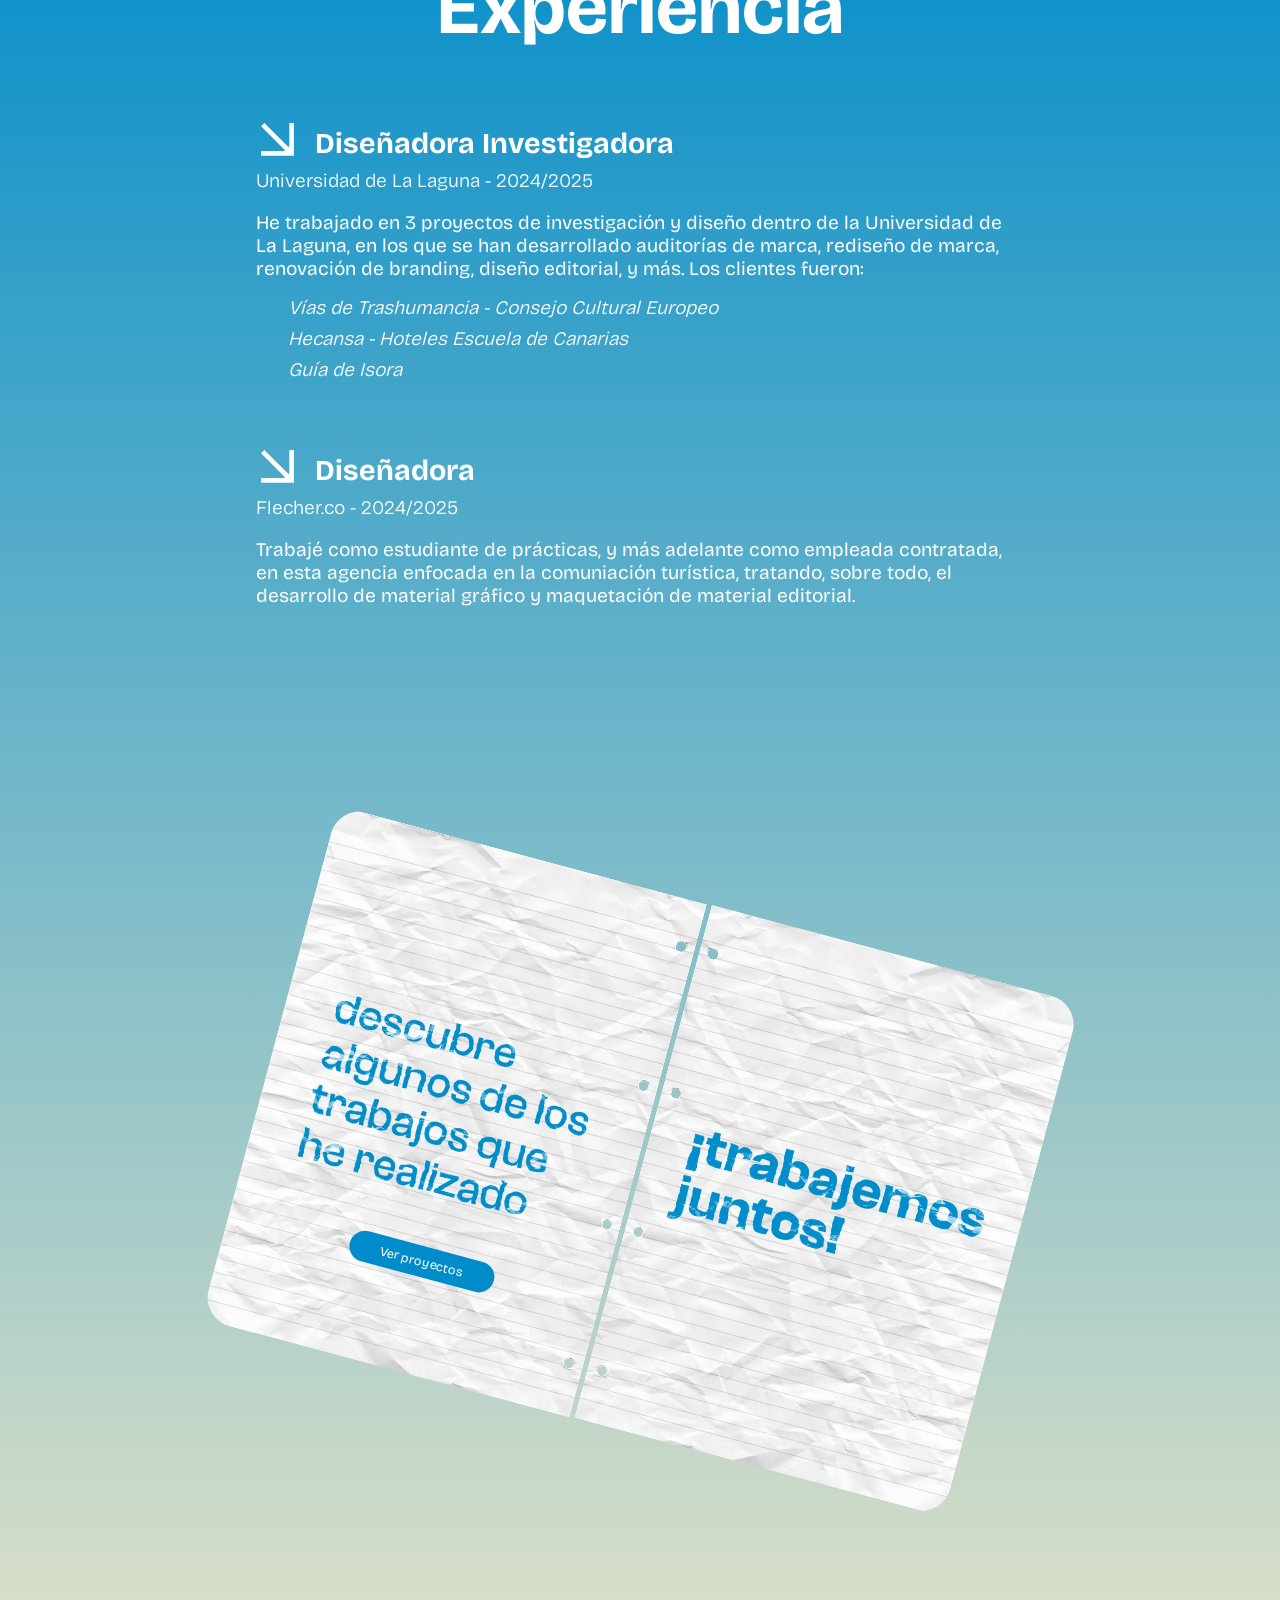
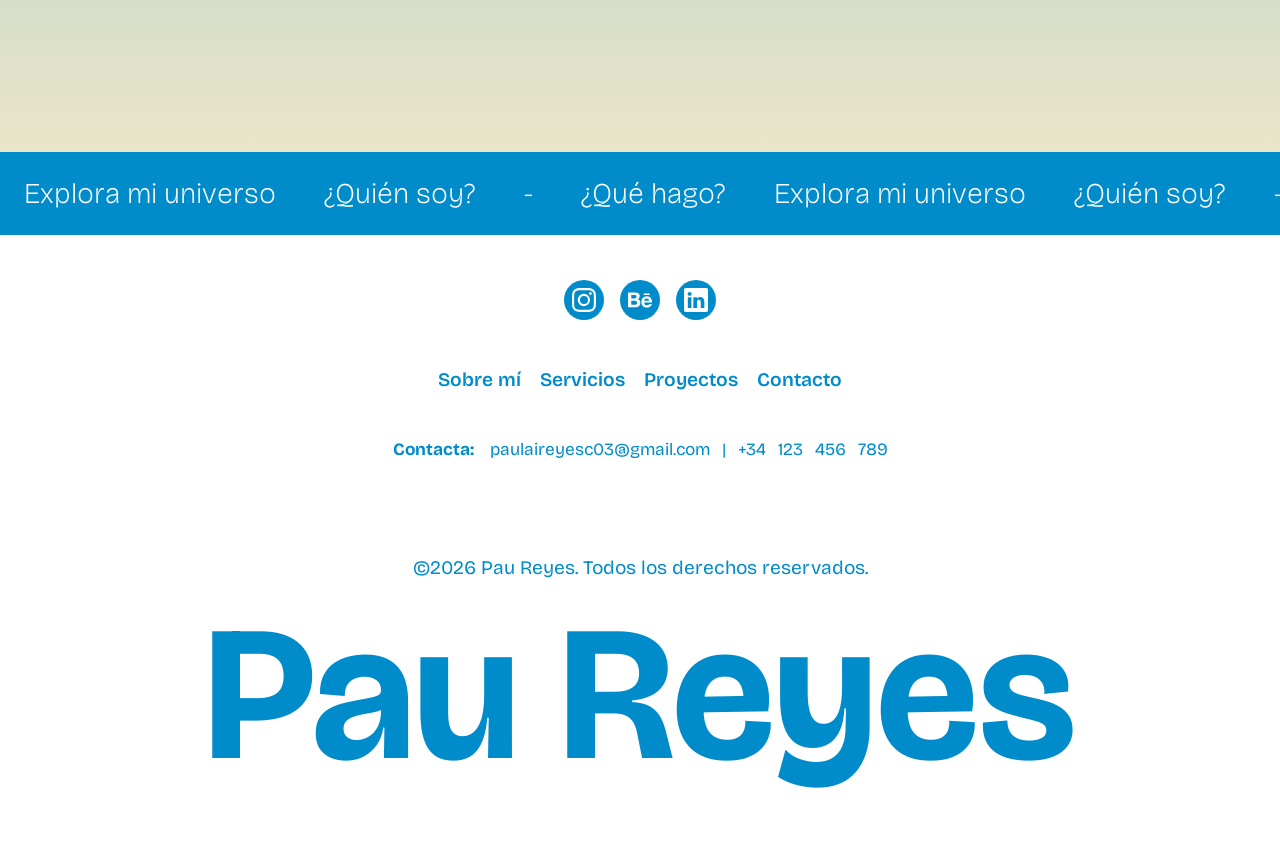
==== commit 3b427b5a: "revision-codigo index, about, services, projects" ====
--- a/about.html
+++ b/about.html
@@ -30,24 +30,24 @@
         rel="stylesheet">
 
     <!-- Primary Meta Tags -->
-    <meta name="title" content="Pau Reyes - Portfolio Creativo">
+    <meta name="title" content="Pau Reyes - Sobre mí">
     <meta name="description"
-        content="Diseñadora gráfica y web, apasionada por el mundo de la comunicación y la creación visual, he creado este portfolio para mostrar mi trabajo y experiencia. ¡Explóralo y trabajmxs juntxs!">
+        content="Diseñadora gráfica y web, apasionada por el mundo de la comunicación y la creación visual, he creado este portfolio para mostrar mi trabajo y experiencia. ¡Explóralo y trabajemxs juntxs!">
 
     <!-- Open Graph / Facebook -->
     <meta property="og:type" content="website">
     <meta property="og:url" content="https://paureyes.com/about.html">
-    <meta property="og:title" content="Pau Reyes - Portfolio Creativo">
+    <meta property="og:title" content="Pau Reyes - Sobre mí">
     <meta property="og:description"
-        content="Diseñadora gráfica y web, apasionada por el mundo de la comunicación y la creación visual, he creado este portfolio para mostrar mi trabajo y experiencia. ¡Explóralo y trabajmxs juntxs!">
+        content="Diseñadora gráfica y web, apasionada por el mundo de la comunicación y la creación visual, he creado este portfolio para mostrar mi trabajo y experiencia. ¡Explóralo y trabajemxs juntxs!">
     <meta property="og:image" content="./assets/about.jpg">
 
     <!-- X (Twitter) -->
     <meta property="twitter:card" content="summary_large_image">
     <meta property="twitter:url" content="https://paureyes.com/about.html">
-    <meta property="twitter:title" content="Pau Reyes - Portfolio Creativo">
+    <meta property="twitter:title" content="Pau Reyes - Sobre mí">
     <meta property="twitter:description"
-        content="Diseñadora gráfica y web, apasionada por el mundo de la comunicación y la creación visual, he creado este portfolio para mostrar mi trabajo y experiencia. ¡Explóralo y trabajmxs juntxs!">
+        content="Diseñadora gráfica y web, apasionada por el mundo de la comunicación y la creación visual, he creado este portfolio para mostrar mi trabajo y experiencia. ¡Explóralo y trabajemxs juntxs!">
     <meta property="twitter:image" content="./assets/about.jpg">
 
 </head>
@@ -81,8 +81,8 @@
         <nav class="header__nav header__nav--mobile">
             <ul class="header__menu header__menu--mobile">
                 <li class="header__menu-icon">
-                    <button class="menu-icon__btn" title="Botón para abrir el menú de navegación en pantallas móviles"
-                        aria-label="Botón para abrir el menú de navegación en pantallas móviles">
+                    <button class="menu-icon__btn" title="Botón para abrir el menú de navegación"
+                        aria-label="Botón para abrir el menú de navegación">
                         <svg xmlns="http://www.w3.org/2000/svg" viewBox="0 0 16 16">
                             <path fill-rule="evenodd"
                                 d="M2.5 12a.5.5 0 0 1 .5-.5h10a.5.5 0 0 1 0 1H3a.5.5 0 0 1-.5-.5m0-4a.5.5 0 0 1 .5-.5h10a.5.5 0 0 1 0 1H3a.5.5 0 0 1-.5-.5m0-4a.5.5 0 0 1 .5-.5h10a.5.5 0 0 1 0 1H3a.5.5 0 0 1-.5-.5" />
@@ -112,8 +112,9 @@
             - Texto de bienvenida
             - Animación de texto 
         -->
-        <div class="banner banner--about">
+        <section class="banner banner--about">
             <!-- Texto "sobre mí" -->
+            <h1 class="banner__title">¡Hola!, ¿y si me conoces más?</h1>
             <p class="banner__p">
                 Soy Paula Reyes, diseñadora gráfica y web, apasionada por la comunicación visual y por el diseño de
                 interfaces digitales.
@@ -162,7 +163,7 @@
                 </div>
                 <!-- Fin de la animación -->
             </div>
-        </div>
+        </section>
         <!-- Fin de la sección -->
 
         <!-- Sección de estudios
@@ -191,13 +192,13 @@
                     - Título del puesto
                     - Empresa y fechas
                     - Descripción de las tareas realizadas
-                    - Clientes (si es relevante)
-            - CTA para ver proyectos:
+                    - Clientes (si se incluyen)
+            - CTA (call to action) para ver proyectos:
                 - Imagen de fondo
                 - Botón para ver proyectos
         -->
         <section class="experience">
-            <h2 class="experience__h2">experiencia</h2>
+            <h2 class="experience__h2">Experiencia</h2>
 
             <div class="experience__container">
                 <!-- Bloque de experiencia -->
@@ -221,7 +222,7 @@
                     <h3 class="experience__h3">Diseñadora</h3>
                     <span class="experience__span">Flecher.co - 2024/2025</span>
                     <p class="experience__p">Trabajé como estudiante de prácticas, y más adelante como empleada
-                        contratada en esta agencia enfocada en la comuniación turística, tratando, sobre todo, el
+                        contratada, en esta agencia enfocada en la comuniación turística, tratando, sobre todo, el
                         desarrollo de material gráfico y maquetación de material editorial.
                     </p>
                 </div>
@@ -342,7 +343,7 @@
             <!-- Fin de la redes sociales -->
 
             <!-- Menú del footer -->
-            <div class="footer__nav">
+            <nav class="footer__nav">
                 <ul class="footer__menu">
                     <li><a href="about.html" title="Enlace a la página sobre mí"
                             aria-label="Enlace a la página sobre mí">Sobre mí</a></li>
@@ -353,7 +354,7 @@
                     <li><a href="contact.html" title="Enlace a la página de contacto"
                             aria-label="Enlace a la página de contacto">Contacto</a></li>
                 </ul>
-            </div>
+            </nav>
             <!-- Fin del menú del footer -->
 
             <!-- Contacto -->
@@ -363,7 +364,7 @@
 
         <div class="footer__title">
             <!-- Copyright y título -->
-            <span class="footer__span">©2025 Pau Reyes. Todos los derechos reservados.</span>
+            <span class="footer__span">©2026 Pau Reyes. Todos los derechos reservados.</span>
             <h2 class="footer__h2">Pau Reyes</h2>
         </div>
         <!-- Fin del copyright y título -->
--- a/css/main.css
+++ b/css/main.css
@@ -108,6 +108,7 @@
 
 .header__logo {
     width: 20%;
+    height: auto;
 }
 
 .header__menu {
@@ -843,11 +844,19 @@
     background-repeat: no-repeat;
 
     display: flex;
-    justify-content: center;
-    align-items: center;
+    flex-direction: column;
+    justify-content: center;
+    align-items: center;
+    gap: 2rem;
 
     /* Para colocar la animación de texto con respecto al banner */
     position: relative;
+}
+
+.banner__title {
+    color: var(--white-color);
+    font-size: 1em;
+    font-weight: 300;
 }
 
 /* ---- Sección de estudios ----
